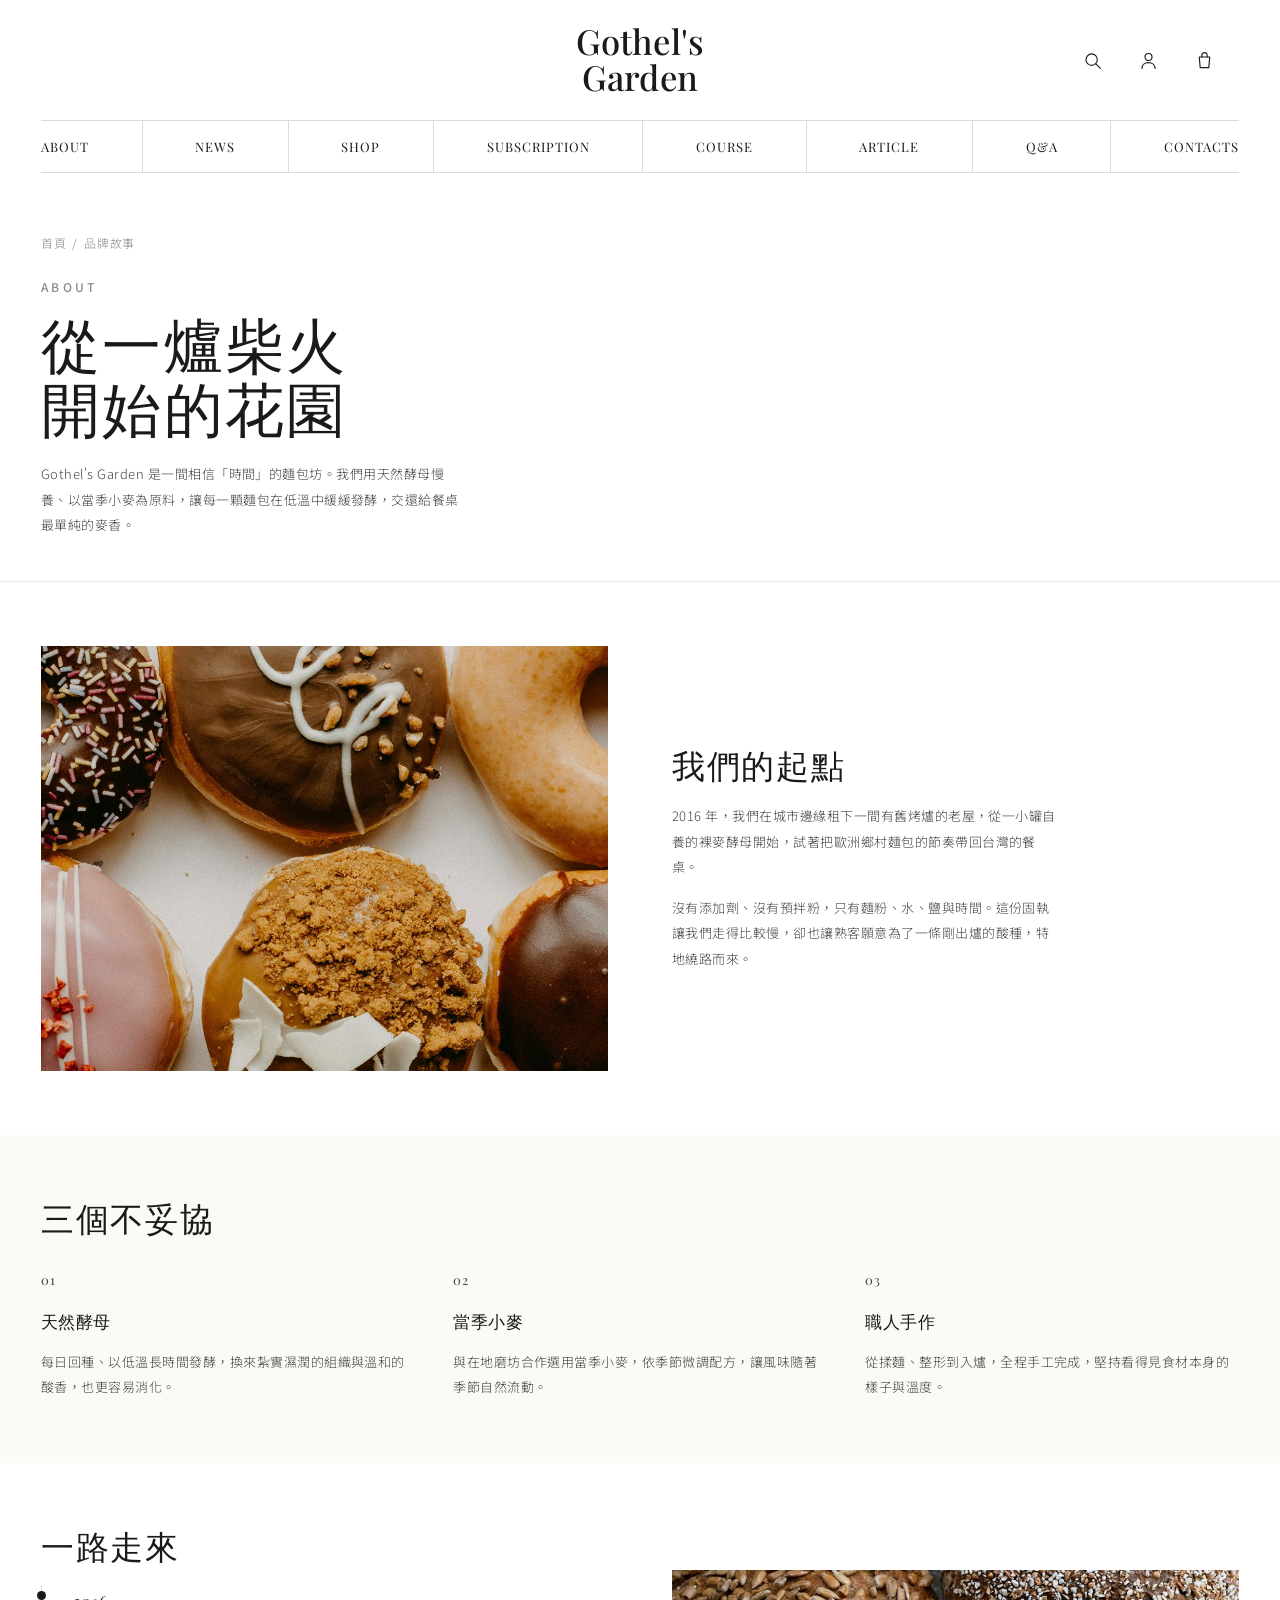
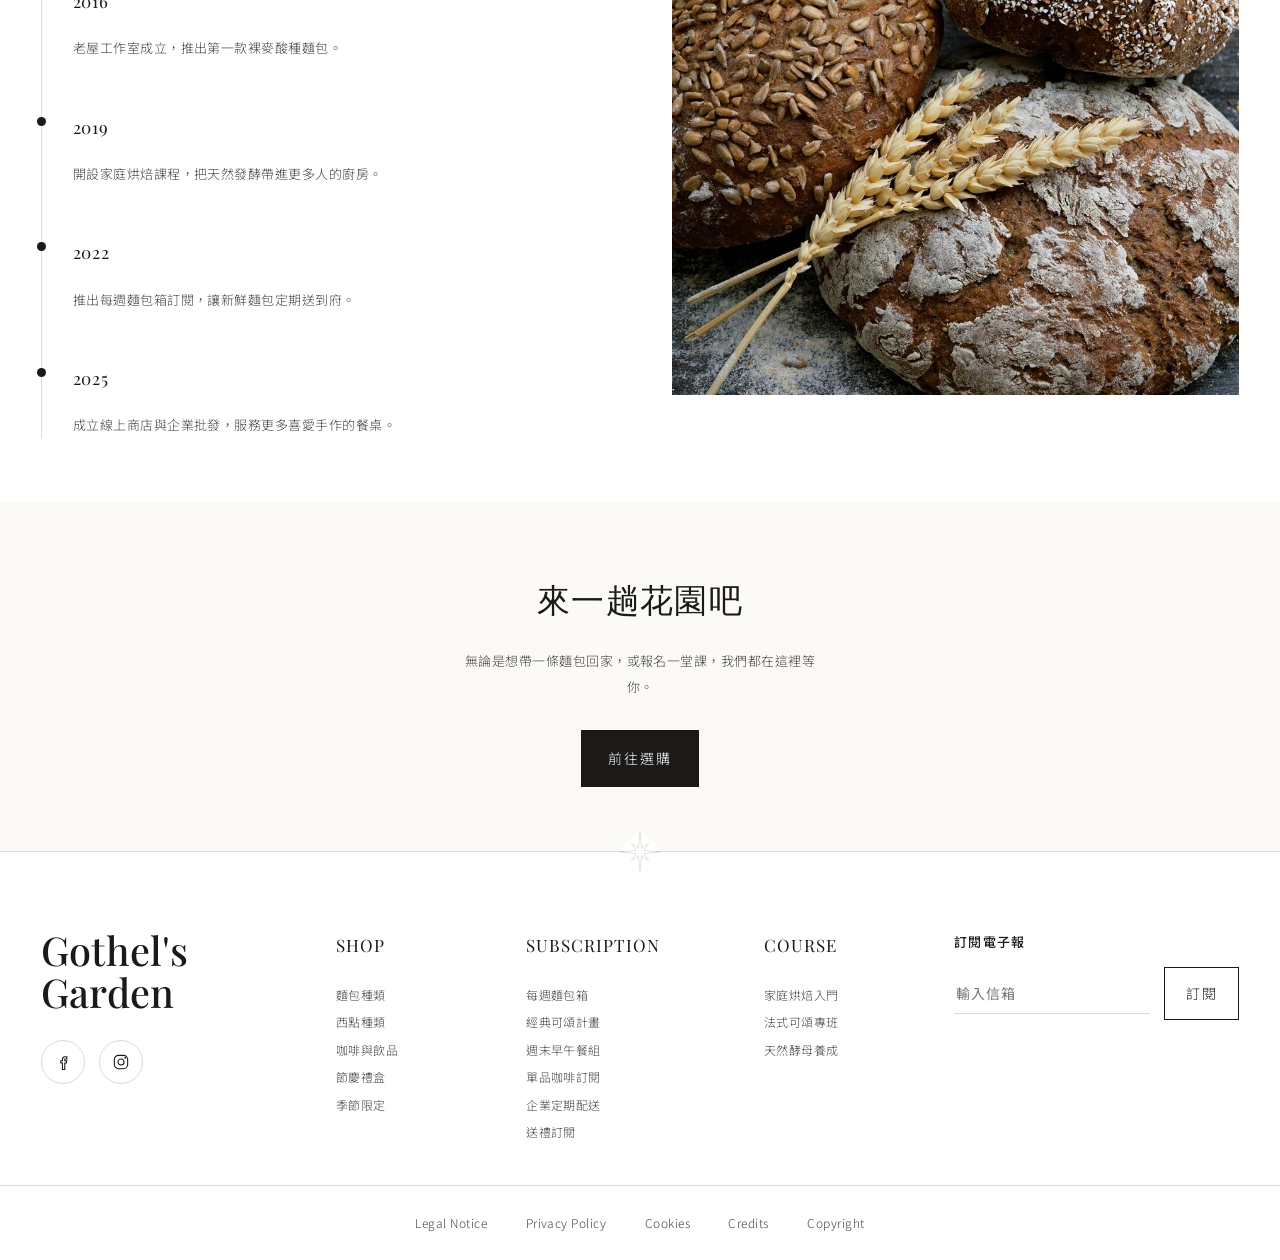
==== about.html @ e1eda795 "feat: 為 header 八個導覽項目建立獨立頁面 新增內容頁（皆沿用共用 header/footer 與設計系統）： - about.html 品牌故事（起點、三支柱、時間軸、CTA） - ne" ====
<!DOCTYPE html>
<html lang="zh-Hant" class="js anim-in">
<head>
<meta charset="utf-8">
<meta name="viewport" content="width=device-width, initial-scale=1">
<title>品牌故事 ABOUT｜Gothel's Garden</title>
<meta name="description" content="Gothel's Garden 的品牌起源與烘焙理念：天然酵母、當季小麥、職人手作。">
<meta name="theme-color" content="#ffffff">
<link rel="preconnect" href="https://fonts.googleapis.com">
<link rel="preconnect" href="https://fonts.gstatic.com" crossorigin>
<link rel="stylesheet"
      href="https://fonts.googleapis.com/css2?family=Playfair+Display:wght@400;500;600&family=Noto+Sans+TC:wght@300;400;500;700&display=swap"
      media="print" onload="this.media='all'">
<noscript><link rel="stylesheet" href="https://fonts.googleapis.com/css2?family=Playfair+Display:wght@400;500;600&family=Noto+Sans+TC:wght@300;400;500;700&display=swap"></noscript>
<link rel="stylesheet" href="assets/css/style.css">
</head>
<body>

<a class="skip-link" href="#main">跳至主要內容</a>

<svg class="svg-defs" aria-hidden="true" focusable="false"><defs>
  <polygon id="star8" points="50,0 54.21,39.84 71.92,28.08 60.16,45.79 100,50 60.16,54.21 71.92,71.92 54.21,60.16 50,100 45.79,60.16 28.08,71.92 39.84,54.21 0,50 39.84,45.79 28.08,28.08 45.79,39.84"/>
  <polygon id="star4" points="50,0 58.49,41.51 100,50 58.49,58.49 50,100 41.51,58.49 0,50 41.51,41.51"/>
</defs></svg>

<header class="site-header" id="siteHeader">
  <div class="header-bar"><div class="shell">
    <button class="nav-toggle" id="navToggle" aria-label="開啟選單" aria-expanded="false" aria-controls="mainNav"><span></span><span></span><span></span></button>
    <a class="brand" href="index.html" aria-label="Gothel's Garden 首頁"><span>Gothel's</span><span>Garden</span></a>
    <div class="header-tools">
      <button class="icon-btn" id="searchToggle" aria-label="搜尋" aria-expanded="false" aria-controls="searchPanel"><svg viewBox="0 0 24 24" aria-hidden="true"><circle cx="11" cy="11" r="6.5"/><line x1="15.8" y1="15.8" x2="21" y2="21"/></svg></button>
      <a class="icon-btn" href="member.html" aria-label="會員中心"><svg viewBox="0 0 24 24" aria-hidden="true"><circle cx="12" cy="8" r="4"/><path d="M4.5 21c0-4.2 3.4-6.6 7.5-6.6s7.5 2.4 7.5 6.6"/></svg></a>
      <a class="icon-btn icon-btn--cart" href="cart.html" aria-label="購物車"><svg viewBox="0 0 24 24" aria-hidden="true"><path d="M6 8h12l-1.1 12.2H7.1z"/><path d="M9 8V6.2A3 3 0 0 1 12 3a3 3 0 0 1 3 3.2V8"/></svg><span class="cart-count" id="cartCount" hidden>0</span></a>
    </div>
  </div></div>
  <div class="search-panel" id="searchPanel" hidden>
    <form class="shell search-form" role="search" onsubmit="return false">
      <input type="search" id="searchInput" placeholder="搜尋麵包、課程或文章…" aria-label="搜尋網站">
      <button type="submit" class="btn-line">搜尋</button>
    </form>
  </div>
  <nav class="main-nav" id="mainNav" aria-label="主要導覽">
    <ul class="shell">
      <li><a href="about.html" aria-current="page">ABOUT</a></li><li class="nav-sep" aria-hidden="true"></li>
      <li><a href="news.html">NEWS</a></li><li class="nav-sep" aria-hidden="true"></li>
      <li><a href="shop.html">SHOP</a></li><li class="nav-sep" aria-hidden="true"></li>
      <li><a href="subscription.html">SUBSCRIPTION</a></li><li class="nav-sep" aria-hidden="true"></li>
      <li><a href="course.html">COURSE</a></li><li class="nav-sep" aria-hidden="true"></li>
      <li><a href="article.html">ARTICLE</a></li><li class="nav-sep" aria-hidden="true"></li>
      <li><a href="qa.html">Q&amp;A</a></li><li class="nav-sep" aria-hidden="true"></li>
      <li><a href="contacts.html">CONTACTS</a></li>
    </ul>
  </nav>
</header>
<div class="header-spacer" aria-hidden="true"></div>

<main id="main">

  <section class="page-head">
    <div class="shell">
      <p class="page-head__crumb"><a href="index.html">首頁</a><span>/</span>品牌故事</p>
      <p class="page-head__kicker">About</p>
      <h1 class="page-head__title">從一爐柴火<br>開始的花園</h1>
      <p class="page-head__lead">Gothel's Garden 是一間相信「時間」的麵包坊。我們用天然酵母慢養、以當季小麥為原料，讓每一顆麵包在低溫中緩緩發酵，交還給餐桌最單純的麥香。</p>
    </div>
  </section>

  <section class="page-section">
    <div class="shell split">
      <div class="split__media"><img src="assets/img/about-main.jpg" alt="工作檯上正在整形的麵團" width="1200" height="900" loading="lazy"></div>
      <div class="split__body">
        <h2 class="page-section__title">我們的起點</h2>
        <div class="prose">
          <p>2016 年，我們在城市邊緣租下一間有舊烤爐的老屋，從一小罐自養的裸麥酵母開始，試著把歐洲鄉村麵包的節奏帶回台灣的餐桌。</p>
          <p>沒有添加劑、沒有預拌粉，只有麵粉、水、鹽與時間。這份固執讓我們走得比較慢，卻也讓熟客願意為了一條剛出爐的酸種，特地繞路而來。</p>
        </div>
      </div>
    </div>
  </section>

  <section class="page-section page-section--warm">
    <div class="shell">
      <h2 class="page-section__title">三個不妥協</h2>
      <div class="pillars">
        <div class="pillar reveal">
          <p class="pillar__no">01</p>
          <h3 class="pillar__title">天然酵母</h3>
          <p>每日回種、以低溫長時間發酵，換來紮實濕潤的組織與溫和的酸香，也更容易消化。</p>
        </div>
        <div class="pillar reveal">
          <p class="pillar__no">02</p>
          <h3 class="pillar__title">當季小麥</h3>
          <p>與在地磨坊合作選用當季小麥，依季節微調配方，讓風味隨著季節自然流動。</p>
        </div>
        <div class="pillar reveal">
          <p class="pillar__no">03</p>
          <h3 class="pillar__title">職人手作</h3>
          <p>從揉麵、整形到入爐，全程手工完成，堅持看得見食材本身的樣子與溫度。</p>
        </div>
      </div>
    </div>
  </section>

  <section class="page-section">
    <div class="shell split split--flip">
      <div class="split__media"><img src="assets/img/p-10.jpg" alt="裸麥雜糧麵包與麥穗" width="1200" height="900" loading="lazy"></div>
      <div class="split__body">
        <h2 class="page-section__title">一路走來</h2>
        <ol class="timeline">
          <li><p class="timeline__year">2016</p><p class="timeline__text">老屋工作室成立，推出第一款裸麥酸種麵包。</p></li>
          <li><p class="timeline__year">2019</p><p class="timeline__text">開設家庭烘焙課程，把天然發酵帶進更多人的廚房。</p></li>
          <li><p class="timeline__year">2022</p><p class="timeline__text">推出每週麵包箱訂閱，讓新鮮麵包定期送到府。</p></li>
          <li><p class="timeline__year">2025</p><p class="timeline__text">成立線上商店與企業批發，服務更多喜愛手作的餐桌。</p></li>
        </ol>
      </div>
    </div>
  </section>

  <section class="cta-band">
    <div class="shell">
      <h2>來一趟花園吧</h2>
      <p>無論是想帶一條麵包回家，或報名一堂課，我們都在這裡等你。</p>
      <a class="btn btn--primary" href="shop.html">前往選購</a>
    </div>
  </section>

</main>

<footer class="site-footer">
  <div class="divider divider--footer" aria-hidden="true"><svg class="star star--divider" viewBox="0 0 100 100"><use href="#star8"/></svg></div>
  <div class="shell footer__grid">
    <div class="footer__brand">
      <p class="brand brand--footer"><span>Gothel's</span><span>Garden</span></p>
      <div class="socials">
        <a href="#" aria-label="Facebook"><svg viewBox="0 0 24 24" aria-hidden="true"><path d="M14.6 8.4h2V5.6h-2c-2 0-3.3 1.3-3.3 3.3v1.5H9.4v2.8h1.9V21h2.8v-7.8h2l.4-2.8h-2.4V9.2c0-.5.2-.8.5-.8z"/></svg></a>
        <a href="#" aria-label="Instagram"><svg viewBox="0 0 24 24" aria-hidden="true"><rect x="4" y="4" width="16" height="16" rx="5"/><circle cx="12" cy="12" r="3.6"/><circle cx="17.1" cy="6.9" r="1.1" fill="currentColor" stroke="none"/></svg></a>
      </div>
    </div>
    <nav class="footer__col"><h3>SHOP</h3><ul>
      <li><a href="shop.html">麵包種類</a></li><li><a href="shop.html">西點種類</a></li>
      <li><a href="shop.html">咖啡與飲品</a></li><li><a href="shop.html">節慶禮盒</a></li><li><a href="shop.html">季節限定</a></li>
    </ul></nav>
    <nav class="footer__col"><h3>SUBSCRIPTION</h3><ul>
      <li><a href="subscription.html">每週麵包箱</a></li><li><a href="subscription.html">經典可頌計畫</a></li>
      <li><a href="subscription.html">週末早午餐組</a></li><li><a href="subscription.html">單品咖啡訂閱</a></li>
      <li><a href="subscription.html">企業定期配送</a></li><li><a href="subscription.html">送禮訂閱</a></li>
    </ul></nav>
    <nav class="footer__col"><h3>COURSE</h3><ul>
      <li><a href="course.html">家庭烘焙入門</a></li><li><a href="course.html">法式可頌專班</a></li><li><a href="course.html">天然酵母養成</a></li>
    </ul></nav>
    <div class="footer__news">
      <h3>訂閱電子報</h3>
      <form class="news-form" id="newsForm" novalidate>
        <label class="sr-only" for="newsEmail">電子信箱</label>
        <input type="email" id="newsEmail" name="email" placeholder="輸入信箱" autocomplete="email" required>
        <button type="submit" class="btn-line">訂閱</button>
      </form>
      <p class="news-msg" id="newsMsg" role="status" aria-live="polite"></p>
    </div>
  </div>
  <div class="footer__bottom"><ul class="shell">
    <li><a href="#">Legal Notice</a></li><li><a href="#">Privacy Policy</a></li><li><a href="#">Cookies</a></li><li><a href="#">Credits</a></li><li><a href="#">Copyright</a></li>
  </ul></div>
</footer>

<div class="toast" id="toast" role="status" aria-live="polite"></div>

<script src="assets/js/store.js"></script>
<script src="assets/js/site.js"></script>
</body>
</html>
---- assets/css/style.css ----
@charset "utf-8";
/* =========================================================
   Gothel's Garden — 首頁樣式
   設計稿基準寬度 1920px，版心 120–1800（1680px）
   ========================================================= */

/* ---------- 設計變數 ---------- */
:root{
  --ink:        #1b1a18;   /* 主文字 */
  --ink-soft:   #46443f;   /* 次文字 */
  --muted:      #8d8a84;   /* 輔助文字 */
  --line:       #dedbd5;   /* 分隔線 */
  --line-soft:  #edeae4;   /* 極淡裝飾線 */
  --paper:      #ffffff;
  --paper-warm: #fbfaf7;
  --placeholder:#f2f2f4;

  /* ---- 水平基準 ----
     全站只有一組左右基準：版心 1680px。
     頁首框線、首屏裝飾線、圖片邊界一律對齊版心邊緣，且左右對稱。 */
  --shell-max:  1680px;
  --shell-pad:  clamp(20px, 3.2vw, 60px);
  --indent:     5.714%;    /* 96/1680，標題與內文自版心邊緣的內縮 */

  /* ---- 頁首高度（1920 時 180 + 80 = 260）---- */
  --header-bar-h:       clamp(72px, 9.375vw, 180px);
  --header-bar-h-stuck: clamp(60px, 4.17vw, 80px);
  --nav-h:              clamp(52px, 4.17vw, 80px);

  /* ---- 字級級距 ----
     以 1920 為基準的模組化級距，各級之間維持固定比例，
     避免先前 .73/.78/.83/.833vw 這種彼此差一點點的零散值。 */
  --fs-xs:    clamp(11px, .68vw, 13px);   /* 已售出、頁尾底部 */
  --fs-sm:    clamp(12px, .73vw, 14px);   /* 頁尾連結 */
  --fs-body:  clamp(13px, .83vw, 16px);   /* 內文、商品名稱 */
  --fs-nav:   clamp(13px, .89vw, 17px);   /* 主導覽 */
  --fs-h3:    clamp(17px, 1.25vw, 24px);  /* 頁尾欄標題 */
  --fs-link:  clamp(14px, .99vw, 19px);   /* About / See more */
  --fs-h2:    clamp(28px, 2.6vw, 50px);   /* 區塊標題 */
  --fs-brand: clamp(24px, 2.7vw, 52px);   /* 品牌字 */
  /* 首屏大標：字尾需壓在拱形照上方，故維持設計稿的 7.5vw／144px。
     字級調小會讓字尾縮回照片左緣之外，疊壓效果消失。 */
  --fs-hero:  clamp(46px, 7.5vw, 144px);

  /* ---- 行高 ----
     中文內文統一 1.95，先前首屏 1.69、品牌故事 2.4 的落差過大。 */
  --lh-body:    1.95;
  --lh-tight:   1.7;
  --lh-display: 1.28;

  /* ---- 垂直節奏 ----
     區塊之間只用這兩個間距，避免先前 187/96/140/90 各自為政 */
  --sp-block: clamp(56px, 6vw, 115px);   /* 主要區塊之間 */
  --sp-head:  clamp(24px, 2.6vw, 50px);  /* 標題到內容 */

  --ff-display: "Playfair Display", "Noto Serif TC", Georgia, serif;
  --ff-body:    "Noto Sans TC", system-ui, -apple-system, "Segoe UI", sans-serif;

  --ease: cubic-bezier(.22,.61,.36,1);

  /* ---- 動畫參數（集中管理）----
     所有進場、揭露與微互動一律引用這組變數，避免各處速度不一致。 */
  --ease-soft:     cubic-bezier(.22, 1, .36, 1);  /* 柔和收尾，用於揭露與進場 */
  --dur-micro:     .3s;     /* 微互動 200–400ms */
  --dur-reveal:    .72s;    /* 一般揭露 600–800ms */
  --dur-hero:      1.05s;   /* 主視覺 900–1200ms */
  --dur-line:      .9s;     /* 分隔線展開 */
  --stagger-card:  80ms;    /* 商品同排間隔 */
  --stagger-copy:  120ms;   /* 圖文間隔 */
  --reveal-shift:  22px;    /* 一般揭露位移 */
  --reveal-delay:  0ms;     /* 由 JS 逐一覆寫，達成 stagger */
}

/* ---------- 基礎 ---------- */
*,*::before,*::after{ box-sizing:border-box; }

html{ -webkit-text-size-adjust:100%; scroll-behavior:smooth; }
@media (prefers-reduced-motion: reduce){ html{ scroll-behavior:auto; } }

body{
  margin:0;
  background:var(--paper);
  color:var(--ink);
  font-family:var(--ff-body);
  font-weight:300;
  font-size:var(--fs-sm);
  line-height:var(--lh-body);
  letter-spacing:.04em;
  overflow-x:hidden;
}

img{ display:block; max-width:100%; height:auto; }
a{ color:inherit; text-decoration:none; }
/* hidden 屬性須勝過作者的 display 宣告（例如 .cart-layout{display:grid}
   會蓋掉 UA 的 [hidden]{display:none}，導致該隱藏的區塊仍顯示） */
[hidden]{ display:none !important; }
ul{ margin:0; padding:0; list-style:none; }
button{ font:inherit; color:inherit; background:none; border:0; cursor:pointer; }

:focus-visible{ outline:2px solid var(--ink); outline-offset:3px; }

.sr-only{
  position:absolute; width:1px; height:1px; padding:0; margin:-1px;
  overflow:hidden; clip:rect(0 0 0 0); white-space:nowrap; border:0;
}
.skip-link{
  position:absolute; left:50%; top:-60px; transform:translateX(-50%);
  z-index:999; background:var(--ink); color:#fff; padding:10px 20px;
  transition:top .2s;
}
.skip-link:focus{ top:8px; }

/* 版心：內容寬度固定 1680，左右留白另計，
   故 max-width 需含 padding，1920 時內容恰為 120–1800 */
/* 錨點跳轉時預留固定頁首的高度，避免標題被蓋住 */
section[id], footer[id], main[id]{
  scroll-margin-top:calc(var(--header-bar-h-stuck) + var(--nav-h) + 16px);
}

.shell{
  width:100%;
  max-width:calc(var(--shell-max) + var(--shell-pad) * 2);
  margin-inline:auto;
  padding-inline:var(--shell-pad);
}

/* =========================================================
   頁首
   ========================================================= */
/* 頁首採 fixed 而非 sticky：
   吸頂時高度會縮小 108–144px，若留在文件流中，這個位移遠大於 40px 的觸發門檻，
   瀏覽器的捲動錨定(scroll anchoring)會反覆補償捲動位置而來回跨越門檻，造成頂端抖動。
   改為 fixed + .header-spacer 佔位後，高度變化完全不影響文件流。 */
.site-header{
  position:fixed; top:0; left:0; right:0; z-index:100;
  background:var(--paper);
  transition:box-shadow .35s var(--ease);
}
.site-header.is-stuck{ box-shadow:0 1px 0 var(--line), 0 10px 30px -22px rgba(0,0,0,.35); }

/* 佔位元素：維持內容原本的起始位置（1920 時為 341px） */
.header-spacer{ height:calc(var(--header-bar-h) + var(--nav-h)); }

/* 設計稿：logo 佔 y 56–190，導覽列上緣在 y=244 */
.header-bar > .shell{
  display:flex; align-items:center; justify-content:space-between;
  min-height:var(--header-bar-h);
  transition:min-height .35s var(--ease);
}
.site-header.is-stuck .header-bar > .shell{ min-height:var(--header-bar-h-stuck); }

/* 品牌字 */
.brand{
  position:absolute; left:50%; transform:translateX(-50%);
  display:flex; flex-direction:column; align-items:center;
  font-family:var(--ff-display);
  font-weight:500;
  font-size:var(--fs-brand);
  line-height:1.04;
  letter-spacing:.005em;
  white-space:nowrap;
  transition:font-size .35s var(--ease);
}
.site-header.is-stuck .brand{ font-size:clamp(20px, 1.77vw, 34px); }
.brand > span{ display:block; }

/* 右側工具列 */
.header-tools{
  margin-left:auto;
  display:flex; align-items:center;
  gap:clamp(14px, 1.7vw, 32px);
}
.icon-btn{
  position:relative;
  display:inline-flex; align-items:center; justify-content:center;
  width:34px; height:34px;
  transition:opacity .25s;
}
.icon-btn:hover{ opacity:.55; }
.icon-btn svg{
  width:21px; height:21px;
  fill:none; stroke:currentColor; stroke-width:1.3;
  stroke-linecap:round; stroke-linejoin:round;
}
.icon-btn--cart{ margin-right:18px; }
.cart-count{
  position:absolute; left:calc(100% - 2px); bottom:3px;
  font-size:13px; line-height:1; letter-spacing:.02em;
}

/* 漢堡鈕（手機） */
.nav-toggle{
  display:none;
  width:34px; height:34px;
  flex-direction:column; justify-content:center; gap:5px;
}
.nav-toggle span{
  display:block; height:1px; background:var(--ink);
  transition:transform .3s var(--ease), opacity .2s;
}
.nav-toggle[aria-expanded="true"] span:nth-child(1){ transform:translateY(6px) rotate(45deg); }
.nav-toggle[aria-expanded="true"] span:nth-child(2){ opacity:0; }
.nav-toggle[aria-expanded="true"] span:nth-child(3){ transform:translateY(-6px) rotate(-45deg); }

/* 搜尋面板 */
.search-panel{ border-top:1px solid var(--line); overflow:hidden; }
.search-form{
  display:flex; align-items:center; gap:20px;
  padding-block:22px;
}
.search-form input{
  flex:1;
  border:0; border-bottom:1px solid var(--line);
  background:none; padding:10px 2px;
  font-family:var(--ff-body); font-size:15px; letter-spacing:.06em;
}
.search-form input:focus{ outline:none; border-bottom-color:var(--ink); }

/* 主導覽：上下框線對齊版心邊緣（與首屏的裝飾直線同一條基準） */
.main-nav{ position:relative; }
.main-nav::before,
.main-nav::after{
  content:"";
  position:absolute;
  left:calc(50% - min(50% - var(--shell-pad), var(--shell-max) / 2));
  right:calc(50% - min(50% - var(--shell-pad), var(--shell-max) / 2));
  height:1px; background:var(--line);
}
.main-nav::before{ top:0; }
.main-nav::after{ bottom:0; }
.main-nav > ul{
  display:flex; align-items:center; justify-content:space-between;
  min-height:var(--nav-h);                /* 設計稿 nav 佔 y 244–341 */
}
.main-nav a{
  position:relative;
  display:block;
  font-family:var(--ff-display);
  font-size:var(--fs-nav);
  font-weight:400;
  letter-spacing:.14em;
  white-space:nowrap;
  padding-block:6px;
}
.main-nav a::after{
  content:""; position:absolute; left:0; right:0; bottom:0;
  height:1px; background:currentColor;
  transform:scaleX(0); transform-origin:right;
  transition:transform .2s var(--ease-soft);   /* 底線由左至右展開，約 200ms */
}
.main-nav a:hover::after{ transform:scaleX(1); transform-origin:left; }

/* 項目之間的細直線：以獨立 flex item 參與 space-between，
   自然落在兩個項目的正中間（設計稿的間距亦為等分） */
.nav-sep{
  flex:none;
  width:1px;
  align-self:stretch;
  background:var(--line);
}

/* =========================================================
   首屏
   ========================================================= */
.hero{ position:relative; padding-bottom:clamp(16px, 1.6vw, 30px); }

/* 舞台為滿版，維持固定長寬比以便內部元素用百分比定位 */
.hero__stage{
  position:relative;
  width:100%;
  aspect-ratio: 1920 / 1000;
}

/* 內容欄：所有首屏元素的共同基準。
   寬度＝版心，因此框線、圖片、文字在任何視窗寬度下都對齊同一組左右邊界。
   先前各元素以「視窗寬的百分比」定位，版心比例會隨寬度改變而錯開。 */
.hero__inner{
  position:absolute;
  top:0; bottom:0; left:50%;
  transform:translateX(-50%);
  width:min(100% - var(--shell-pad) * 2, var(--shell-max));
}

/* 細框線：左右對稱貼齊版心邊緣 */
.rule{ position:absolute; background:var(--line-soft); }
.rule--v{  left:0;  top:0; height:80%; width:1px; }
.rule--v2{ right:0; top:0; height:53%; width:1px; }
.rule--mid{ right:0; top:20%; width:62%; height:1px; }

/* 星形格紋 */
.lattice{
  position:absolute;
  height:auto;
  pointer-events:none;
  user-select:none;
}
.lattice--lg{ right:0; top:22%; width:34%; }   /* 右上，右緣切齊版心 */
.lattice--sm{ left:0;  top:86%; width:34%; }   /* 左下，左緣切齊版心 */

/* 大標題 */
.hero__title{
  position:absolute;
  left:var(--indent); top:7%;
  margin:0;
  font-family:var(--ff-display);
  font-weight:400;
  font-size:var(--fs-hero);
  line-height:var(--lh-display);
  letter-spacing:.045em;
  z-index:3;
  pointer-events:none;
}
.hero__title span{ display:block; }

/* 拱形主視覺（圖檔本身已帶遮罩） */
.hero__shape{
  position:absolute;
  margin:0;
  left:32.1%;
  top:8%;
  width:34.3%;
  z-index:1;
}

/* 小麥圖（圖檔本身已帶右下圓角）：右緣切齊版心，左緣壓在拱形照上方 */
.hero__wheat{
  position:absolute;
  margin:0;
  right:0;
  top:50%;
  width:40%;
  z-index:2;
}

.hero__shape img,
.hero__wheat img{ width:100%; height:auto; }

/* 首屏文案：與大標題共用同一條內縮基準 */
.hero__copy{
  position:absolute;
  left:var(--indent); top:50%;
  width:24%;
  z-index:3;
  font-size:var(--fs-body);
  line-height:var(--lh-body);
  color:var(--ink-soft);
  text-align:justify;
}
/* 注意：選擇器需與 .hero__copy p 同權重以上，否則段距會被蓋掉 */
.hero__copy p{ margin:0; }
.hero__copy .hero__lead{
  margin-bottom:1em;
  color:var(--ink);
  font-weight:500;
}
.hero__copy .hero__sign{
  margin-top:1.5em;
  color:var(--muted);
}

/* 首屏下方導言：右緣切齊版心 */
.hero__lede{
  width:min(100%, 56%);
  margin:0 0 0 auto;
  font-size:var(--fs-body);
  line-height:var(--lh-body);
  color:var(--ink-soft);
}

/* =========================================================
   裝飾星芒
   ========================================================= */
.svg-defs{ position:absolute; width:0; height:0; overflow:hidden; }

/* 八角星：描邊樣式，用於分隔線、首屏與品牌故事側欄 */
.star{
  display:block;
  width:1em; height:1em;
  font-size:52px;
  fill:none;
  stroke:#b8b4ab;
  /* 描邊不隨 viewBox 縮放，任何尺寸都維持 1px 銳利線條 */
  stroke-width:1;
  vector-effect:non-scaling-stroke;
  overflow:visible;
}
/* 落在右側直線與中段橫線的交點。兩條線連續穿過星形，故不加白底遮罩 */
.star--hero{
  position:absolute;
  right:0;
  top:20%;
  transform:translate(50%, -50%);
  font-size:clamp(28px, 2.4vw, 46px);
  z-index:3;
}

/* 四角星：區塊標題旁的小點綴，實心淺灰 */
.star--inline{
  display:inline-block;
  font-size:.42em;
  margin-left:.34em;
  vertical-align:.26em;
  fill:#c4c0b8;
  stroke:none;
}

/* =========================================================
   品牌故事
   ========================================================= */
.about{ position:relative; padding-block:var(--sp-block) 0; }

/* 設計稿：圖 x120–1042（922）｜間距 48｜文字欄 x1090–1800（710） */
.about__grid{
  display:grid;
  grid-template-columns: minmax(0, 922fr) minmax(0, 710fr);
  column-gap:2.86%;
  align-items:start;
}
.about__media{ margin:0; overflow:hidden; }
.about__media img{
  width:100%; height:auto;
  aspect-ratio: 922 / 613;
  object-fit:cover;
  transition:transform 1.2s var(--ease);
}
.about__media:hover img{ transform:scale(1.04); }

.about__copy{
  padding-top:clamp(20px, 7.5vw, 144px);
  padding-right:clamp(0px, 4.5vw, 86px);   /* 讓出右側星芒直列 */
  font-size:var(--fs-body);
  line-height:var(--lh-body);
  color:var(--ink-soft);
  text-align:justify;
}
.about__copy p{ margin:0 0 1.5em; }
.about__copy .link-curve{ display:block; width:max-content; margin-left:auto; }

/* 右側星芒直列 */
.about__stars{
  position:absolute;
  right:clamp(14px, 3.6vw, 66px);
  top:38%;
  display:flex; flex-direction:column; gap:clamp(26px, 3vw, 58px);
}
.about__stars .star{ font-size:clamp(28px, 2.7vw, 51px); }

/* 帶曲線的連結（About / See more） */
.link-curve{
  --curve-w: 200px;
  position:relative;
  display:inline-block;
  margin-top:10px;
  padding-bottom:16px;
  padding-right:64px;
  font-family:var(--ff-display);
  font-size:var(--fs-link);
  letter-spacing:.06em;
}
.link-curve::before{
  content:"";
  position:absolute; left:0; right:0; bottom:0;
  height:1px; background:var(--ink);
  transform-origin:left;
  transition:transform .5s var(--ease);
}
/* 尾端的細曲線：左端點往上翹，右端點黏在底線的最右緣。
   兩個關鍵：
   1) 半徑用橢圓值（寬 x 高），與方框等大。若寫單一 58px，因超過高度 44 會被
      等比縮到 44，弧線下端會停在距右緣 14px 處而接不到線尾。
   2) 左、下邊框同色同寬。圓角跨在兩條邊框之間，若其中一條為 0 寬或透明，
      弧線會往該端漸細淡出；同寬才能維持 1px 均勻並確實接上線。
      橫向半徑已佔滿整個寬度，故下邊框只會畫出這段弧、不會多出直線。 */
.link-curve::after{
  content:"";
  position:absolute; right:0; bottom:0;
  width:58px; height:44px;
  border-left:1px solid var(--ink);
  border-bottom:1px solid var(--ink);
  border-bottom-left-radius:58px 44px;
  transition:transform .5s var(--ease);
}
/* Hover：細線微延伸、箭頭向右移約 4px */
.link-curve:hover::before{ transform:scaleX(1.04); }
.link-curve:hover::after{ transform:translateX(4px); }

.link-curve--sm{ font-size:var(--fs-nav); padding-right:54px; }
.link-curve--sm::after{ width:48px; height:36px; border-bottom-left-radius:48px 36px; }

/* =========================================================
   分隔線
   ========================================================= */
.divider{
  position:relative;
  margin-block:var(--sp-block);
  height:1px;
  background:var(--line);
}
.divider .star--divider{
  position:absolute; left:50%; top:50%;
  transform:translate(-50%,-50%);
  font-size:clamp(36px, 3vw, 56px);
  /* 以白底蓋住星形中央的分隔線 */
  background:radial-gradient(closest-side, var(--paper) 72%, transparent 100%);
}
/* 上方的 .section 已提供 padding-bottom，此處不再疊加，
   否則頁尾前的留白會是其他分隔線的兩倍 */
.divider--footer{ margin-block:0 var(--sp-block); }

/* =========================================================
   商品／訂閱區塊
   ========================================================= */
.section{ padding-block:0 var(--sp-block); }

.section__head{
  display:flex; align-items:flex-end; justify-content:space-between;
  gap:24px;
  margin-bottom:var(--sp-head);
}
.section__title{
  margin:0;
  display:flex; align-items:center;
  font-family:var(--ff-display);
  font-weight:400;
  font-size:var(--fs-h2);
  letter-spacing:.06em;
  line-height:1.1;
}
.section__head .link-curve{ margin-top:0; flex:none; }

.card-grid{
  display:grid;
  grid-template-columns:repeat(3, minmax(0,1fr));
  column-gap:clamp(20px, 6.35vw, 122px);
  row-gap:clamp(34px, 4.6vw, 88px);
}

.card{ position:relative; }
.card__media{
  position:relative;
  display:block;
  margin:0 0 clamp(14px, 1.1vw, 22px);
  aspect-ratio:1;
  background:var(--placeholder);
  overflow:hidden;
}
.card__media img{
  width:100%; height:100%;
  object-fit:cover;
  transition:transform 1.1s var(--ease), opacity .6s;
}
.card:hover .card__media img{ transform:scale(1.05); }

/* 滑過時出現的「加入購物車」 */
.card__add{
  position:absolute; left:0; right:0; bottom:0;
  padding:14px 0;
  background:rgba(27,26,24,.86);
  color:#fff;
  font-size:13px; letter-spacing:.18em;
  text-align:center;
  transform:translateY(100%);
  transition:transform .45s var(--ease);
}
.card:hover .card__add,
.card__add:focus-visible{ transform:translateY(0); }

.card__row{
  display:flex; align-items:flex-start; justify-content:space-between;
  gap:14px;
}
.card__name{
  margin:0;
  font-family:var(--ff-body);
  font-weight:500;
  font-size:var(--fs-body);
  letter-spacing:.06em;
  line-height:1.6;
  color:var(--ink);
}
.card__price{
  margin:.35em 0 0;
  font-size:var(--fs-body);
  letter-spacing:.06em;
  color:var(--ink);
}
.card__price span{ margin-right:.35em; }

.card__sold{
  display:block;
  margin-top:clamp(6px, .6vw, 12px);
  text-align:right;
  font-size:var(--fs-xs);
  color:var(--muted);
}

/* 收藏愛心 */
.card__fav{
  flex:none;
  width:32px; height:32px;
  display:inline-flex; align-items:center; justify-content:center;
  transition:transform .25s var(--ease);
}
.card__fav svg{
  width:21px; height:21px;
  fill:none; stroke:var(--ink); stroke-width:1.3;
  stroke-linecap:round; stroke-linejoin:round;
  transition:fill .3s, stroke .3s;
}
.card__fav:hover{ transform:scale(1.12); }
.card__fav[aria-pressed="true"] svg{ fill:#b4443c; stroke:#b4443c; }

/* =========================================================
   頁尾
   ========================================================= */
.site-footer{ padding-bottom:0; }

.footer__grid{
  display:grid;
  grid-template-columns: 1.35fr .8fr 1.05fr .8fr 1.5fr;
  gap:clamp(26px, 3vw, 56px);
  padding-bottom:clamp(40px, 3.2vw, 62px);
}

.brand--footer{
  margin:0 0 clamp(20px, 2.2vw, 40px);
  font-size:clamp(28px, 3.1vw, 60px);   /* 較頁首品牌字（52px）大一階 */
  line-height:1.05;
  position:static; transform:none;
  align-items:flex-start;
}

.socials{ display:flex; gap:14px; }
.socials a{
  width:44px; height:44px; border-radius:50%;
  border:1px solid var(--line);
  display:inline-flex; align-items:center; justify-content:center;
  transition:background .3s, color .3s, border-color .3s;
}
.socials svg{
  width:20px; height:20px;
  fill:none; stroke:currentColor; stroke-width:1.3;
}
.socials a:hover{ background:var(--ink); color:#fff; border-color:var(--ink); }

.footer__col h3,
.footer__news h3{
  margin:0 0 clamp(16px, 1.6vw, 30px);
  font-family:var(--ff-display);
  font-weight:400;
  font-size:var(--fs-h3);
  letter-spacing:.06em;
}
.footer__news h3{
  font-family:var(--ff-body);
  font-weight:500;
  font-size:var(--fs-body);
  letter-spacing:.1em;
  margin-bottom:clamp(10px, 1vw, 18px);
}

.footer__col li + li{ margin-top:.35em; }
.footer__col a{
  font-size:var(--fs-sm);
  color:var(--ink-soft);
  transition:opacity .25s;
}
.footer__col a:hover{ opacity:.55; }

.news-form{ display:flex; align-items:center; gap:clamp(12px, 1.1vw, 22px); }
.news-form input{
  flex:1; min-width:0;
  border:0; border-bottom:1px solid var(--line);
  background:none;
  padding:10px 2px;
  font-family:var(--ff-body); font-size:14px; letter-spacing:.06em;
}
.news-form input:focus{ outline:none; border-bottom-color:var(--ink); }
.news-form input.is-error{ border-bottom-color:#b4443c; }

.btn-line{
  flex:none;
  border:1px solid var(--ink);
  padding:12px clamp(20px, 1.6vw, 32px);
  font-size:14px; letter-spacing:.14em;
  transition:background .3s, color .3s;
}
.btn-line:hover{ background:var(--ink); color:#fff; }

.news-msg{
  margin:12px 0 0;
  min-height:1.6em;
  font-size:13px;
  color:var(--muted);
}
.news-msg.is-error{ color:#b4443c; }

.footer__bottom{ border-top:1px solid var(--line); }
.footer__bottom ul{
  display:flex; flex-wrap:wrap; justify-content:center;
  gap:clamp(20px, 3vw, 58px);
  padding-block:clamp(22px, 2vw, 38px);
}
.footer__bottom a{
  font-size:var(--fs-sm);
  color:var(--ink-soft);
  transition:opacity .25s;
}
.footer__bottom a:hover{ opacity:.55; }

/* =========================================================
   進場動畫（一般揭露的實作集中在檔案末端的「動畫」區塊，
   以動畫參數變數統一控速；此處僅保留減少動態的全域關閉） */
@media (prefers-reduced-motion: reduce){
  .reveal{ opacity:1; transform:none; transition:none; }
  /* html.force-intro 例外：使用者以 ?replay 明確要求時，開場動畫仍需能播；
     此 class 在開場結束後即移除，之後照常關閉動態。 */
  html:not(.force-intro) *{ animation-duration:.01ms !important; transition-duration:.01ms !important; }
}

/* 小提示 */
/* 未顯示時以 opacity + visibility 收起：
   只靠 translateY(%) 會隨字數變動，短訊息時藏不乾淨 */
.toast{
  position:fixed; left:50%; bottom:32px;
  transform:translate(-50%, 20px);
  opacity:0; visibility:hidden;
  background:var(--ink); color:#fff;
  padding:14px 26px;
  font-size:14px; letter-spacing:.08em;
  z-index:200;
  transition:transform .45s var(--ease), opacity .35s var(--ease), visibility 0s linear .45s;
}
.toast.is-on{
  transform:translate(-50%, 0);
  opacity:1; visibility:visible;
  transition:transform .45s var(--ease), opacity .35s var(--ease), visibility 0s;
}

/* =========================================================
   響應式
   ========================================================= */

/* --- 中型螢幕：導覽列縮小 --- */
@media (max-width:1280px){
  .main-nav > ul > li:not(:last-child)::after{ display:none; }
  .main-nav a{ letter-spacing:.08em; }
}

/* --- 平板 --- */
@media (max-width:1024px){
  body{ font-size:14px; }

  .nav-toggle{ display:flex; }

  .brand{ position:static; transform:none; }
  .header-bar > .shell{ justify-content:space-between; }
  .header-tools{ margin-left:0; }

  /* 此斷點下導覽列收合進漢堡選單，頁首只剩上半部，佔位高度需同步縮短 */
  .header-spacer{ height:var(--header-bar-h); }
  section[id], footer[id], main[id]{
    scroll-margin-top:calc(var(--header-bar-h-stuck) + 16px);
  }

  /* 行動選單以 max-height 展開。
     原本用 grid 0fr→1fr：此處軌道只會解析到 ul 的 padding 高度（26px），
     選單項目全被 ul 的 overflow:hidden 裁掉，八個項目皆無法點擊。 */
  .main-nav{
    display:block;
    max-height:0;
    overflow:hidden;
    transition:max-height .4s var(--ease);
    border-top:0; border-bottom:0;
  }
  .main-nav::before,
  .main-nav::after{ display:none; }
  .main-nav.is-open{
    max-height:min(72vh, 620px);
    overflow-y:auto;                 /* 選單高過視窗時可自行捲動 */
    border-top:1px solid var(--line);
    border-bottom:1px solid var(--line);
  }
  .main-nav > ul{
    min-height:0; overflow:visible;
    flex-direction:column; align-items:stretch;
    justify-content:flex-start;
  }
  .main-nav > ul > li{ flex:none; }  /* 直向排列時避免被壓縮 */
  .nav-sep{ display:none; }          /* 直向選單不需要垂直分隔線 */
  .main-nav.is-open > ul{ padding-block:8px 18px; }
  .main-nav a{ padding-block:14px; font-size:16px; }

  /* 首屏改為流式堆疊 */
  .hero__stage{ aspect-ratio:auto; display:block; padding-top:clamp(20px,4vw,40px); }
  .hero__inner{ position:static; transform:none; width:auto; }
  .hero__inner > .rule,
  .hero__inner > .lattice,
  .star--hero{ display:none; }

  .hero__title{
    position:static;
    font-size:clamp(46px, 11.5vw, 104px);
    line-height:1.18;
    margin-bottom:.3em;
    padding-inline:var(--shell-pad);
  }
  .hero__shape{
    position:static;
    width:min(64%, 430px);
    margin:0 auto clamp(20px,4vw,40px);
  }
  .hero__wheat{
    position:static;
    width:min(86%, 620px);
    margin:0 0 clamp(20px,4vw,36px) auto;
  }
  .hero__copy{
    position:static; width:auto;
    padding-inline:var(--shell-pad);
    font-size:14px;
    line-height:2;          /* 桌機版 1.6875 是為了對齊設計稿，小螢幕需放寬 */
    text-align:left;
  }
  .hero__copy .hero__lead{ margin-bottom:1em; }
  .hero__copy .hero__sign{ margin-top:1.4em; }
  .hero__lede{ width:auto; margin:clamp(20px,3vw,32px) 0 0; text-align:left; }

  .about__grid{ grid-template-columns:1fr; row-gap:clamp(22px,4vw,40px); }
  .about__copy{ padding-top:0; font-size:14px; }
  .about__stars{ display:none; }

  .footer__grid{
    grid-template-columns:repeat(2, minmax(0,1fr));
    gap:clamp(28px,5vw,48px);
  }
  .footer__brand{ grid-column:1 / -1; }
  .footer__news{ grid-column:1 / -1; }
}

/* --- 手機 --- */
@media (max-width:640px){
  .card-grid{
    grid-template-columns:repeat(2, minmax(0,1fr));
    column-gap:16px; row-gap:32px;
  }
  .section__head{ flex-direction:column; align-items:flex-start; gap:14px; }
  .card__add{ transform:translateY(0); background:rgba(27,26,24,.72); }

  .news-form{ flex-wrap:wrap; }
  .news-form input{ flex:1 1 100%; }
  .btn-line{ width:100%; }

  .footer__grid{ grid-template-columns:1fr; }
  .footer__bottom ul{ gap:14px 20px; }
}

@media (max-width:420px){
  .card-grid{ grid-template-columns:1fr; }
}

/* --- 極窄螢幕 --- */
/* 頁首的漢堡(34)＋品牌(96)＋工具列(148) 合計 278px，
   可用寬度為 W-40，故 320px 裝置只剩約 2px 餘裕，需收緊 */
@media (max-width:360px){
  .brand{ font-size:21px; }
  .header-tools{ gap:8px; }
  .icon-btn--cart{ margin-right:14px; }
}

/* =========================================================
   動畫：品牌 Loading
   ========================================================= */
.intro{ display:none; }
html.is-intro .intro{
  position:fixed; inset:0; z-index:1000;
  display:flex; align-items:center; justify-content:center;
  background:var(--paper);
  opacity:1;
  transition:opacity .55s var(--ease-soft);
}
html.is-intro .intro.is-out{ opacity:0; pointer-events:none; }
.intro[hidden]{ display:none !important; }

.intro__inner{
  display:flex; flex-direction:column; align-items:center;
  text-align:center; padding:24px;
}
.intro__brand{
  position:static; transform:none;
  align-items:center;
  font-size:clamp(26px, 3.4vw, 44px);
  line-height:1.04;
  margin:0 0 clamp(20px, 3vw, 40px);
  opacity:0; animation:introFade .8s var(--ease-soft) .1s forwards;
}
.intro__flower{ width:clamp(160px, 42vw, 224px); }
.intro__flower svg{ display:block; width:100%; height:auto; overflow:visible; }
.intro__petals-bg use{ fill:none; stroke:#efe9e0; stroke-width:1.2; }
.intro__petal{
  fill:none; stroke:#b39a80; stroke-width:1.5;
  stroke-linecap:round; stroke-linejoin:round;
  stroke-dasharray:1; stroke-dashoffset:1;
}
.intro__ring{
  fill:none; stroke:#cfc4b5; stroke-width:1;
  stroke-dasharray:1; stroke-dashoffset:1;
}
.intro__dot circle{ fill:#b39a80; }
.intro__dot{ opacity:0; transform-box:view-box; transform-origin:100px 100px; }

/* 描繪：加上 html.is-drawing 才播放（可重置） */
html.is-drawing .intro__petal{
  animation:introDraw .95s var(--ease-soft) forwards;
  animation-delay:calc(var(--i) * .3s);
}
html.is-drawing .intro__ring{ animation:introDraw 3s linear forwards; }
html.is-drawing .intro__dot{ animation:introSpin 3s linear forwards; }

@keyframes introDraw{ to{ stroke-dashoffset:0; } }
@keyframes introSpin{
  0%{ transform:rotate(0deg); opacity:1; }
  100%{ transform:rotate(360deg); opacity:1; }
}
@keyframes introFade{ from{ opacity:0; transform:translateY(8px); } to{ opacity:1; transform:none; } }

.intro__count{
  font-family:var(--ff-display);
  font-size:clamp(30px, 3.4vw, 46px);
  letter-spacing:.1em; color:var(--ink);
  margin:clamp(18px, 2.4vw, 32px) 0 8px; min-height:1.2em;
}
.intro__count span{ display:inline-block; }
.intro__count span.tick{ animation:introTick .5s var(--ease-soft); }
@keyframes introTick{ from{ opacity:0; transform:translateY(10px); } to{ opacity:1; transform:none; } }

.intro__en{
  font-family:var(--ff-display);
  font-size:12px; letter-spacing:.34em; text-indent:.34em;
  color:var(--muted); margin:0 0 8px;
}
.intro__zh{ font-size:13px; letter-spacing:.14em; color:var(--ink-soft); margin:0; }
.intro__skip{
  margin-top:clamp(22px, 3vw, 40px);
  font-size:12px; letter-spacing:.16em; color:var(--muted);
  padding:8px 14px; border-bottom:1px solid transparent;
  transition:color .25s, border-color .25s;
}
.intro__skip:hover{ color:var(--ink); border-color:var(--line); }
.intro__skip:focus-visible{ outline:2px solid var(--ink); outline-offset:3px; }

/* =========================================================
   動畫：首屏分層進場（所有寬度共用的淡入／位移）
   隱藏初始態僅在 html.is-intro 下生效 → 無 JS 或返回訪問時內容照常顯示
   ========================================================= */
html.is-intro .header-bar,
html.is-intro .main-nav,
html.is-intro .hero__title span,
html.is-intro .hero__shape,
html.is-intro .hero__wheat,
html.is-intro .hero__copy,
html.is-intro .hero__lede,
html.is-intro .hero__inner > .rule,
html.is-intro .lattice,
html.is-intro .star--hero{ opacity:0; }

html.is-intro .hero__title span{ transform:translateY(16px); }
html.is-intro .hero__wheat{ transform:translateY(12px); }
html.is-intro .hero__copy{ transform:translateY(10px); }

/* 釋放：加上 html.hero-in 後交錯進場 */
html.hero-in .header-bar{ opacity:1; transition:opacity .5s var(--ease-soft); }
html.hero-in .main-nav{ opacity:1; transition:opacity .5s var(--ease-soft) .1s; }
html.hero-in .hero__shape{ opacity:1; transition:opacity var(--dur-hero) var(--ease-soft); }
html.hero-in .hero__wheat{
  opacity:1; transform:none;
  transition:opacity .8s var(--ease-soft) .25s, transform .8s var(--ease-soft) .25s;
}
html.hero-in .hero__title span{
  opacity:1; transform:none;
  transition:opacity .7s var(--ease-soft), transform .7s var(--ease-soft);
}
html.hero-in .hero__title span:nth-child(2){ transition-delay:.12s; }
html.hero-in .hero__copy{
  opacity:1; transform:none;
  transition:opacity .7s var(--ease-soft) .3s, transform .7s var(--ease-soft) .3s;
}
html.hero-in .hero__lede{ opacity:1; transition:opacity .7s var(--ease-soft) .45s; }
html.hero-in .hero__inner > .rule{ opacity:1; transition:opacity .8s var(--ease-soft) .35s; }
html.hero-in .lattice{ opacity:1; transition:opacity .8s var(--ease-soft) .4s; }
html.hero-in .lattice--sm{ transition-delay:.5s; }
html.hero-in .star--hero{ opacity:1; transition:opacity .7s var(--ease-soft) .5s; }

/* =========================================================
   動畫：滾動揭露
   ========================================================= */
/* 隱藏初始態一律以 html.js 為門檻：
   沒有 JS（或 head script 未執行）時不套用，內容直接可見，
   避免揭露機制失效就讓整頁內容永久隱形。 */
html.js .reveal{
  opacity:0;
  transform:translateY(var(--reveal-shift));
  transition:opacity var(--dur-reveal) var(--ease-soft),
             transform var(--dur-reveal) var(--ease-soft);
  transition-delay:var(--reveal-delay, 0ms);
  will-change:opacity, transform;
}
html.js .reveal.is-in{ opacity:1; transform:none; will-change:auto; }

/* 分隔線：線條由中央向左右展開，中央星花隨後淡入。
   注意：縮放必須施於 ::before 而非被觀察的 .divider 本身——
   .divider 高 1px，若自身 scaleX(0) 則邊界框面積為 0，
   IntersectionObserver 的 ratio 恆為 0，永遠不會觸發揭露。 */
.divider{ background:transparent; }
.divider::before{
  content:"";
  position:absolute; inset:0;
  background:var(--line);
  transform-origin:center;
}
html.js .reveal.reveal--line{
  opacity:1; transform:none;          /* 本體保持原尺寸，供 IO 正確量測 */
}
html.js .reveal--line::before{
  transform:scaleX(0);
  transition:transform var(--dur-line) var(--ease-soft) var(--reveal-delay, 0ms);
}
html.js .reveal--line.is-in::before{ transform:scaleX(1); }
html.js .reveal--line .star--divider{
  opacity:0;
  transition:opacity var(--dur-reveal) var(--ease-soft) .25s;
}
html.js .reveal--line.is-in .star--divider{ opacity:1; }

/* =========================================================
   動畫：微互動
   ========================================================= */
/* 商品圖 hover：內部照片放大 1.03，約 400ms，裁切框不變 */
.card__media img{ transition:transform .4s var(--ease-soft), opacity .6s; }
.card:hover .card__media img{ transform:scale(1.03); }

/* 收藏成功：短暫放大再回復 */
@keyframes favPop{ 0%{ transform:scale(1); } 40%{ transform:scale(1.18); } 100%{ transform:scale(1); } }
.card__fav.is-pop{ animation:favPop .35s var(--ease-soft); }

/* About / See more：鍵盤 focus 也有清楚回饋（細線延伸＋箭頭位移） */
.link-curve:focus-visible::before{ transform:scaleX(1.04); }
.link-curve:focus-visible::after{ transform:translateX(4px); }

/* 導覽：鍵盤 focus 底線同 hover 由左展開 */
.main-nav a:focus-visible::after{ transform:scaleX(1); transform-origin:left; }

/* =========================================================
   動畫：首屏視差（僅桌面，遮罩分離讓外框固定、內部影像可微移）
   ========================================================= */
@media (min-width:1025px){
  .hero__shape{
    aspect-ratio:577 / 796;
    -webkit-mask:url(../img/hero-shape.png) center / 100% 100% no-repeat;
            mask:url(../img/hero-shape.png) center / 100% 100% no-repeat;
  }
  .hero__wheat{
    aspect-ratio:672 / 466;
    -webkit-mask:url(../img/hero-wheat.png) center / 100% 100% no-repeat;
            mask:url(../img/hero-wheat.png) center / 100% 100% no-repeat;
  }
  /* 視差／滑鼠位移層：由 JS 更新 --tx/--ty，無 transition 保持即時 */
  .hero__media{
    position:absolute; inset:0;
    transform:translate3d(var(--tx, 0), var(--ty, 0), 0);
    will-change:transform;
  }
  /* 進場縮放層：與位移層分離，避免 transform 互相覆寫。
     靜止基準放大 1.12，為視差／滑鼠位移預留裁切餘裕，移動時不露白。 */
  .hero__shape img,
  .hero__wheat img{
    position:absolute; inset:0;
    width:100%; height:100%; object-fit:cover;
    transform:scale(1.12);
  }
  html.is-intro .hero__shape img,
  html.is-intro .hero__wheat img{ transform:scale(1.16); }
  html.hero-in .hero__shape img,
  html.hero-in .hero__wheat img{
    transform:scale(1.12);
    transition:transform var(--dur-hero) var(--ease-soft);
  }
  html.hero-in .hero__wheat img{ transition-delay:.25s; }

  /* 品牌故事側欄星花：隨捲動輕微轉動（由 JS 設定 --star-rot，總幅度約 ±10°），
     非持續自轉；轉動施於各星本身，與容器的淡入位移分層互不干擾 */
  .about__stars .star{ transform:rotate(var(--star-rot, 0deg)); }
}

/* =========================================================
   動畫：手機縮小位移
   ========================================================= */
@media (max-width:1024px){
  :root{ --reveal-shift:16px; }
  /* 手機不做視差，位移層不套用 transform */
  .hero__media{ display:block; transform:none; }
}

/* =========================================================
   動畫：減少動態
   ========================================================= */
@media (prefers-reduced-motion: reduce){
  /* 開場一律不顯示（head script 也不會加 .intro，此為雙保險）。
     例外：html.force-intro 代表使用者明確要求重播，此時仍允許顯示。 */
  html:not(.force-intro) .intro{ display:none !important; }
  html.force-intro .intro{ display:flex !important; }
  .reveal, .reveal.reveal--line{
    opacity:1 !important; transform:none !important; transition:none !important;
  }
  .reveal--line::before{ transform:none !important; transition:none !important; }
  .reveal--line .star--divider{ opacity:1 !important; }
  /* 首屏進場隱藏態一律解除，內容直接顯示 */
  html.is-intro .header-bar, html.is-intro .main-nav, html.is-intro .hero__title span,
  html.is-intro .hero__shape, html.is-intro .hero__wheat, html.is-intro .hero__copy,
  html.is-intro .hero__lede, html.is-intro .hero__inner > .rule, html.is-intro .lattice,
  html.is-intro .star--hero{ opacity:1 !important; transform:none !important; }
  .hero__shape img, .hero__wheat img{ transform:none !important; }
  .hero__media{ transform:none !important; }
  .about__stars .star{ transform:none !important; }
}

/* =========================================================
   購買流程（product / cart / checkout / complete）
   沿用既有變數、頁首頁尾與元件（.shell / .star / .btn-line）
   ========================================================= */

/* ---- 頁面容器與標題 ---- */
.flow{ padding-block:clamp(28px, 4vw, 64px) var(--sp-block); }
.flow__crumb{
  font-size:var(--fs-sm); letter-spacing:.06em; color:var(--muted);
  margin:0 0 clamp(16px, 2vw, 28px);
}
.flow__crumb a{ color:var(--muted); transition:color .25s; }
.flow__crumb a:hover{ color:var(--ink); }
.flow__crumb span{ margin:0 .5em; }
.flow__title{
  margin:0 0 clamp(24px, 3vw, 46px);
  font-family:var(--ff-display); font-weight:400;
  font-size:var(--fs-h2); letter-spacing:.05em; line-height:1.1;
}

/* ---- 步驟指示器 CART → CHECKOUT → COMPLETE ---- */
.stepper{
  display:flex; align-items:center; justify-content:center;
  gap:clamp(10px, 2vw, 30px);
  margin:0 0 clamp(34px, 4.5vw, 72px);
  list-style:none; padding:0;
}
.stepper li{ display:flex; align-items:center; gap:clamp(10px, 2vw, 30px); }
.step{ display:flex; align-items:center; gap:12px; color:var(--muted); }
.step__no{
  width:34px; height:34px; flex:none;
  display:flex; align-items:center; justify-content:center;
  border:1px solid var(--line); border-radius:50%;
  font-family:var(--ff-display); font-size:15px; color:var(--muted);
  transition:background .3s, color .3s, border-color .3s;
}
.step__label{ font-family:var(--ff-display); font-size:clamp(13px, 1vw, 17px); letter-spacing:.12em; }
.step--done .step__no{ background:var(--paper-warm); border-color:var(--ink); color:var(--ink); }
.step--done .step__label{ color:var(--ink-soft); }
.step--current .step__no{ background:var(--ink); border-color:var(--ink); color:#fff; }
.step--current .step__label{ color:var(--ink); }
.stepper__line{ width:clamp(24px, 5vw, 90px); height:1px; background:var(--line); }

/* ---- 數量選擇器 ---- */
.qty{ display:inline-flex; align-items:center; border:1px solid var(--line); }
.qty__btn{
  width:40px; height:40px; flex:none;
  display:flex; align-items:center; justify-content:center;
  font-size:19px; color:var(--ink); line-height:1;
  transition:background .25s;
}
.qty__btn:hover{ background:var(--paper-warm); }
.qty__btn:disabled{ color:var(--line); cursor:not-allowed; }
.qty__val{
  min-width:46px; text-align:center;
  font-size:var(--fs-body); border:0;
  border-inline:1px solid var(--line);
  align-self:stretch;
  -moz-appearance:textfield; appearance:textfield;
}
.qty__val::-webkit-outer-spin-button,
.qty__val::-webkit-inner-spin-button{ -webkit-appearance:none; margin:0; }

/* ---- 主要按鈕 ---- */
.btn{
  display:inline-flex; align-items:center; justify-content:center; gap:.6em;
  font-family:var(--ff-body); font-size:14px; letter-spacing:.14em;
  padding:14px clamp(22px, 2vw, 36px);
  border:1px solid var(--ink); background:none; color:var(--ink);
  transition:background .3s, color .3s, opacity .3s;
  text-align:center;
}
.btn--primary{ background:var(--ink); color:#fff; }
.btn--primary:hover{ background:#000; }
.btn--line:hover{ background:var(--ink); color:#fff; }
.btn--full{ width:100%; }
.btn:disabled{ opacity:.4; cursor:not-allowed; }

/* =========================================================
   商品詳情頁
   ========================================================= */
.pdp{
  display:grid;
  grid-template-columns: minmax(0, 1fr) minmax(0, 1fr);
  gap:clamp(30px, 5vw, 80px);
  align-items:start;
}
.pdp__media{ margin:0; position:relative; overflow:hidden; background:var(--placeholder); aspect-ratio:1; }
.pdp__media img{ width:100%; height:100%; object-fit:cover; }
.pdp__badge{
  position:absolute; left:0; top:18px;
  background:var(--paper); color:var(--ink-soft);
  font-size:12px; letter-spacing:.16em; padding:7px 16px;
}
.pdp__cat{ font-size:var(--fs-sm); letter-spacing:.16em; color:var(--muted); margin:0 0 14px; }
.pdp__name{
  margin:0 0 18px; font-family:var(--ff-display); font-weight:400;
  font-size:clamp(28px, 3vw, 52px); line-height:1.15;
}
.pdp__price{ font-family:var(--ff-display); font-size:clamp(24px, 2.2vw, 38px); color:var(--ink); margin:0 0 4px; }
.pdp__unit{ font-size:var(--fs-sm); color:var(--muted); margin:0 0 26px; }
.pdp__desc{
  font-size:var(--fs-body); line-height:var(--lh-body); color:var(--ink-soft);
  margin:0 0 32px; padding-bottom:30px; border-bottom:1px solid var(--line);
  text-align:justify;
}
.pdp__buy{ display:flex; flex-wrap:wrap; align-items:center; gap:16px; margin-bottom:30px; }
.pdp__buy .btn{ flex:1; min-width:180px; }
.pdp__meta{ font-size:var(--fs-sm); line-height:2.2; color:var(--muted); }
.pdp__meta strong{ color:var(--ink-soft); font-weight:500; }

/* 商品頁下方「其他商品」沿用 .card-grid / .card */
.pdp-more{ margin-top:var(--sp-block); }
.pdp-more .section__head{ margin-bottom:var(--sp-head); }

/* =========================================================
   購物車頁
   ========================================================= */
.cart-layout{
  display:grid;
  grid-template-columns: minmax(0, 1fr) clamp(280px, 30%, 380px);
  gap:clamp(30px, 4vw, 70px);
  align-items:start;
}
.cart-list{ list-style:none; margin:0; padding:0; border-top:1px solid var(--line); }
.cart-row{
  display:grid;
  grid-template-columns: 96px minmax(0,1fr) auto;
  gap:clamp(14px, 2vw, 28px);
  align-items:center;
  padding:clamp(18px, 2vw, 26px) 0;
  border-bottom:1px solid var(--line);
}
.cart-row__thumb{ width:96px; height:96px; object-fit:cover; background:var(--placeholder); }
.cart-row__cat{ font-size:12px; letter-spacing:.14em; color:var(--muted); margin:0 0 6px; }
.cart-row__name{ font-family:var(--ff-display); font-size:clamp(17px, 1.4vw, 22px); margin:0 0 6px; }
.cart-row__name a{ color:var(--ink); }
.cart-row__unit{ font-size:var(--fs-sm); color:var(--muted); }
.cart-row__right{ display:flex; flex-direction:column; align-items:flex-end; gap:14px; }
.cart-row__price{ font-family:var(--ff-display); font-size:clamp(17px, 1.4vw, 22px); white-space:nowrap; }
.cart-row__remove{
  font-size:var(--fs-sm); color:var(--muted); letter-spacing:.06em;
  border-bottom:1px solid transparent; transition:color .25s, border-color .25s;
}
.cart-row__remove:hover{ color:#b4443c; border-bottom-color:#b4443c; }

.cart-empty{ padding:clamp(50px, 8vw, 110px) 0; text-align:center; }
.cart-empty .star{ font-size:clamp(34px, 4vw, 56px); margin:0 auto clamp(20px,3vw,34px); }
.cart-empty p{ font-size:var(--fs-body); color:var(--ink-soft); margin:0 0 30px; }

/* ---- 訂單摘要卡（購物車／結帳共用）---- */
.summary{ background:var(--paper-warm); padding:clamp(24px, 2.6vw, 38px); }
.summary h2{
  margin:0 0 22px; font-family:var(--ff-display); font-weight:400;
  font-size:clamp(19px, 1.6vw, 26px); letter-spacing:.06em;
}
.summary__row{ display:flex; justify-content:space-between; align-items:baseline; gap:16px;
  font-size:var(--fs-body); color:var(--ink-soft); padding:9px 0; }
.summary__row span:last-child{ font-family:var(--ff-display); color:var(--ink); }
.summary__hint{ font-size:var(--fs-xs); color:var(--muted); margin:4px 0 0; line-height:1.7; }
.summary__total{
  display:flex; justify-content:space-between; align-items:baseline; gap:16px;
  margin-top:16px; padding-top:18px; border-top:1px solid var(--line);
}
.summary__total dt{ font-size:var(--fs-body); letter-spacing:.08em; }
.summary__total dd{ margin:0; font-family:var(--ff-display); font-size:clamp(22px, 1.9vw, 30px); color:var(--ink); }
.summary .btn{ margin-top:24px; }
.summary__back{ display:block; text-align:center; margin-top:16px; font-size:var(--fs-sm); color:var(--muted); }
.summary__back:hover{ color:var(--ink); }

/* =========================================================
   結帳頁
   ========================================================= */
.checkout-layout{
  display:grid;
  grid-template-columns: minmax(0, 1fr) clamp(300px, 34%, 420px);
  gap:clamp(30px, 4vw, 70px);
  align-items:start;
}
.fieldset{ border:0; margin:0 0 clamp(30px, 4vw, 52px); padding:0; }
.fieldset__legend{
  font-family:var(--ff-display); font-size:clamp(18px, 1.5vw, 24px);
  letter-spacing:.05em; margin:0 0 22px; padding:0;
  display:flex; align-items:center; gap:12px;
}
.fieldset__legend .n{
  width:28px; height:28px; flex:none; border:1px solid var(--ink); border-radius:50%;
  display:inline-flex; align-items:center; justify-content:center;
  font-size:14px;
}
.form-grid{ display:grid; grid-template-columns:1fr 1fr; gap:clamp(16px, 2vw, 28px); }
.field{ display:flex; flex-direction:column; }
.field--full{ grid-column:1 / -1; }
.field label{ font-size:var(--fs-sm); color:var(--ink-soft); letter-spacing:.06em; margin-bottom:8px; }
.field label .req{ color:#b4443c; margin-left:2px; }
.field input, .field select, .field textarea{
  border:0; border-bottom:1px solid var(--line); background:none;
  padding:11px 2px; font-family:var(--ff-body); font-size:var(--fs-body);
  color:var(--ink); letter-spacing:.04em;
}
.field textarea{ resize:vertical; min-height:70px; }
.field input:focus, .field select:focus, .field textarea:focus{ outline:none; border-bottom-color:var(--ink); }
.field input.is-error, .field select.is-error{ border-bottom-color:#b4443c; }
.field__err{ font-size:var(--fs-xs); color:#b4443c; min-height:1.4em; margin-top:6px; }

/* 付款方式 / 配送選項 */
.choice{ display:flex; flex-direction:column; gap:12px; }
.choice label{
  display:flex; align-items:flex-start; gap:12px; cursor:pointer;
  border:1px solid var(--line); padding:16px 18px;
  transition:border-color .25s, background .25s;
}
.choice label:hover{ border-color:var(--muted); }
.choice input{ margin-top:3px; accent-color:var(--ink); }
.choice .t{ font-size:var(--fs-body); color:var(--ink); }
.choice .d{ font-size:var(--fs-sm); color:var(--muted); margin-top:3px; }
.choice label:has(input:checked){ border-color:var(--ink); background:var(--paper-warm); }

/* 結帳頁的訂單明細（摘要卡內小列表） */
.mini-lines{ list-style:none; margin:0 0 18px; padding:0 0 14px; border-bottom:1px solid var(--line); }
.mini-line{ display:flex; gap:12px; align-items:center; padding:8px 0; }
.mini-line img{ width:52px; height:52px; object-fit:cover; flex:none; background:var(--placeholder); }
.mini-line__name{ flex:1; font-size:var(--fs-sm); color:var(--ink-soft); line-height:1.5; }
.mini-line__qty{ font-size:var(--fs-xs); color:var(--muted); }
.mini-line__price{ font-family:var(--ff-display); font-size:var(--fs-body); white-space:nowrap; }

/* =========================================================
   訂單完成頁
   ========================================================= */
.complete{ max-width:720px; margin-inline:auto; text-align:center;
  padding-block:clamp(20px, 3vw, 40px) var(--sp-block); }
.complete .star{ font-size:clamp(44px, 6vw, 72px); margin:0 auto clamp(24px, 3vw, 40px); }
.complete__title{
  font-family:var(--ff-display); font-weight:400; font-size:clamp(28px, 3vw, 50px);
  letter-spacing:.04em; margin:0 0 16px;
}
.complete__lead{ font-size:var(--fs-body); color:var(--ink-soft); line-height:var(--lh-body); margin:0 0 8px; }
.complete__no{ font-size:var(--fs-body); color:var(--muted); letter-spacing:.08em; margin:0 0 clamp(34px, 4vw, 56px); }
.complete__no strong{ color:var(--ink); font-weight:500; font-family:var(--ff-display); letter-spacing:.1em; }
.complete__panel{ text-align:left; border:1px solid var(--line); padding:clamp(24px, 3vw, 40px); margin-bottom:clamp(30px, 4vw, 50px); }
.complete__panel h2{ margin:0 0 20px; font-family:var(--ff-display); font-weight:400; font-size:clamp(18px,1.5vw,24px); letter-spacing:.05em; }
.complete__actions{ display:flex; flex-wrap:wrap; gap:16px; justify-content:center; }
.complete__actions .btn{ min-width:190px; }

/* =========================================================
   購買流程 — 響應式
   ========================================================= */
@media (max-width:900px){
  .pdp{ grid-template-columns:1fr; gap:clamp(24px,4vw,40px); }
  .cart-layout, .checkout-layout{ grid-template-columns:1fr; }
}
@media (max-width:560px){
  .form-grid{ grid-template-columns:1fr; }
  .stepper .step__label{ display:none; }
  .cart-row{ grid-template-columns:72px minmax(0,1fr); gap:14px; }
  .cart-row__thumb{ width:72px; height:72px; }
  .cart-row__right{ grid-column:1 / -1; flex-direction:row; justify-content:space-between; align-items:center; }
  .pdp__buy .btn{ min-width:0; }
}

/* =========================================================
   會員登入 / 會員中心
   ========================================================= */

/* ---- 登入頁 ---- */
.auth{ max-width:460px; margin-inline:auto; text-align:center;
  padding-block:clamp(10px,2vw,30px) var(--sp-block); }
.auth .star{ font-size:clamp(38px,5vw,58px); margin:0 auto clamp(18px,2.4vw,30px); }
.auth__title{ font-family:var(--ff-display); font-weight:400; font-size:clamp(26px,2.6vw,42px);
  letter-spacing:.05em; margin:0 0 12px; }
.auth__sub{ font-size:var(--fs-sm); color:var(--muted); margin:0 0 clamp(26px,3vw,40px); line-height:1.9; }
.auth__form{ text-align:left; }
.auth__form .field{ margin-bottom:22px; }
.auth__err{ min-height:1.4em; margin:0 0 14px; font-size:var(--fs-sm); color:#b4443c; }
.auth__demo{ margin-top:clamp(28px,3.4vw,44px); padding-top:clamp(22px,2.6vw,32px);
  border-top:1px solid var(--line); text-align:left; }
.auth__demo-title{ font-size:var(--fs-sm); color:var(--muted); letter-spacing:.06em; margin:0 0 14px; }
.auth__demo-list{ display:grid; gap:12px; }
.auth__demo-item{ display:flex; flex-direction:column; gap:4px; text-align:left;
  border:1px solid var(--line); padding:12px 16px; transition:border-color .25s, background .25s; }
.auth__demo-item:hover{ border-color:var(--ink); background:var(--paper-warm); }
.auth__demo-label{ font-size:var(--fs-body); color:var(--ink); }
.auth__demo-cred{ font-size:var(--fs-xs); color:var(--muted); letter-spacing:.04em; }
.auth__foot{ margin-top:clamp(26px,3vw,38px); font-size:var(--fs-sm); color:var(--muted); }
.auth__foot a{ color:var(--ink); border-bottom:1px solid var(--line); }
.auth__foot a:hover{ border-color:var(--ink); }

/* ---- 會員中心：版面 ---- */
.member{ display:grid; grid-template-columns:clamp(240px,26%,320px) minmax(0,1fr);
  gap:clamp(30px,4vw,64px); align-items:start; }

/* 側欄 */
.member__card{ background:var(--paper-warm); padding:clamp(22px,2.4vw,32px); margin-bottom:22px; }
.member__type{ display:inline-block; font-size:var(--fs-xs); letter-spacing:.12em;
  padding:5px 12px; border:1px solid var(--ink); margin-bottom:16px; }
.member__type--B{ background:var(--ink); color:#fff; }
.member__name{ font-family:var(--ff-display); font-size:clamp(20px,1.7vw,28px); margin:0 0 6px; line-height:1.25; }
.member__title{ font-size:var(--fs-sm); color:var(--ink-soft); margin:0 0 10px; letter-spacing:.06em; }
.member__email{ font-size:var(--fs-xs); color:var(--muted); margin:0; word-break:break-all; }
.member__nav{ display:flex; flex-direction:column; border-top:1px solid var(--line); margin-bottom:22px; }
.member__nav-item{ text-align:left; padding:15px 6px; border-bottom:1px solid var(--line);
  font-size:var(--fs-body); color:var(--ink-soft); letter-spacing:.04em;
  display:flex; justify-content:space-between; align-items:center; transition:color .25s, padding .25s; }
.member__nav-item::after{ content:"›"; color:var(--line); transition:transform .25s, color .25s; }
.member__nav-item:hover{ color:var(--ink); padding-left:12px; }
.member__nav-item.is-active{ color:var(--ink); font-weight:500; }
.member__nav-item.is-active::after{ color:var(--ink); transform:translateX(3px); }
.member__logout{ width:100%; }

/* 內容面板 */
.panel{ min-height:280px; }
.panel__title{ font-family:var(--ff-display); font-weight:400; font-size:clamp(22px,1.9vw,30px);
  letter-spacing:.04em; margin:0 0 clamp(22px,2.6vw,34px); padding-bottom:16px; border-bottom:1px solid var(--line); }
.panel__note{ font-size:var(--fs-sm); color:var(--muted); line-height:1.9; margin:22px 0 0; }
.panel__note--tag{ background:var(--paper-warm); padding:14px 18px; color:var(--ink-soft);
  border-left:2px solid var(--ink); }
.panel__empty{ color:var(--muted); font-size:var(--fs-body); padding:30px 0; }

/* 會員資訊 */
.info-list{ margin:0; }
.info-row{ display:grid; grid-template-columns:120px 1fr; gap:16px; padding:15px 0; border-bottom:1px solid var(--line-soft); }
.info-row dt{ font-size:var(--fs-sm); color:var(--muted); letter-spacing:.06em; }
.info-row dd{ margin:0; font-size:var(--fs-body); color:var(--ink); }

/* 累積消費 */
.stat-grid{ display:grid; grid-template-columns:1fr 1fr; gap:clamp(16px,2vw,28px); margin-bottom:28px; }
.stat{ border:1px solid var(--line); padding:clamp(20px,2.4vw,32px); text-align:center; }
.stat__num{ display:block; font-family:var(--ff-display); font-size:clamp(26px,2.6vw,42px); color:var(--ink); }
.stat__lbl{ display:block; margin-top:8px; font-size:var(--fs-sm); color:var(--muted); letter-spacing:.06em; }
.tier{ margin-top:6px; }
.tier__head{ display:flex; justify-content:space-between; font-size:var(--fs-sm); color:var(--ink-soft); margin-bottom:10px; }
.tier__bar{ height:6px; background:var(--line-soft); overflow:hidden; }
.tier__bar span{ display:block; height:100%; background:var(--ink); }

/* 消費商品排行 */
.rank-list{ list-style:none; margin:0; padding:0; }
.rank-row{ display:grid; grid-template-columns:auto 48px minmax(90px,1.1fr) minmax(0,2fr) auto;
  gap:clamp(10px,1.6vw,20px); align-items:center; padding:12px 0; border-bottom:1px solid var(--line-soft); }
.rank-row__no{ font-family:var(--ff-display); font-size:18px; color:var(--muted); width:22px; text-align:center; }
.rank-row__img{ width:48px; height:48px; object-fit:cover; background:var(--placeholder); }
.rank-row__name{ font-size:var(--fs-body); color:var(--ink); }
.rank-row__bar{ display:block; height:6px; background:var(--line-soft); }
.rank-row__bar span{ display:block; height:100%; background:#b39a80; }
.rank-row__qty{ font-size:var(--fs-sm); color:var(--ink-soft); white-space:nowrap; }

/* 喜好商品清單 */
.fav-grid{ list-style:none; margin:0; padding:0; display:grid;
  grid-template-columns:repeat(3,minmax(0,1fr)); gap:clamp(16px,2vw,28px); }
.fav-card__row{ display:flex; justify-content:space-between; align-items:baseline; gap:10px; margin-top:12px; }
.fav-card__name{ font-size:var(--fs-sm); color:var(--ink); }
.fav-card__price{ font-family:var(--ff-display); font-size:var(--fs-body); }
.fav-card img{ aspect-ratio:1; object-fit:cover; background:var(--placeholder); width:100%; height:auto; }

/* 過去購物清單 */
.hist-list{ list-style:none; margin:0; padding:0; border-top:1px solid var(--line); }
.hist-row{ display:grid; grid-template-columns:56px minmax(0,1fr) auto auto;
  gap:clamp(12px,1.8vw,22px); align-items:center; padding:16px 0; border-bottom:1px solid var(--line); }
.hist-row__img{ width:56px; height:56px; object-fit:cover; background:var(--placeholder); }
.hist-row__name{ font-size:var(--fs-body); color:var(--ink); }
.hist-row__date{ font-size:var(--fs-sm); color:var(--muted); white-space:nowrap; }
.hist-row__buy{ font-size:var(--fs-sm); color:var(--ink); border-bottom:1px solid var(--line); white-space:nowrap; }
.hist-row__buy:hover{ border-color:var(--ink); }

/* 訂單管理 */
.ord-wrap{ overflow-x:auto; }
.ord-table{ width:100%; border-collapse:collapse; font-size:var(--fs-sm); }
.ord-table th, .ord-table td{ text-align:left; padding:14px 12px; border-bottom:1px solid var(--line); vertical-align:top; white-space:nowrap; }
.ord-table th{ font-weight:500; color:var(--muted); letter-spacing:.06em; }
.ord-table td{ color:var(--ink-soft); }
.ord__no{ font-family:var(--ff-display); color:var(--ink); }
.ord__items{ white-space:normal; min-width:180px; }
.ord__total{ font-family:var(--ff-display); color:var(--ink); }
.ord__status{ display:inline-block; font-size:var(--fs-xs); padding:4px 10px; background:var(--paper-warm); border:1px solid var(--line); color:var(--ink-soft); }

/* ---- 會員中心：響應式 ---- */
@media (max-width:860px){
  .member{ grid-template-columns:1fr; gap:clamp(24px,4vw,36px); }
  .member__side{ display:grid; grid-template-columns:1fr; }
}
@media (max-width:560px){
  .stat-grid{ grid-template-columns:1fr; }
  .fav-grid{ grid-template-columns:1fr 1fr; }
  .info-row{ grid-template-columns:1fr; gap:4px; padding:12px 0; }
  .rank-row{ grid-template-columns:auto 40px minmax(0,1fr) auto; }
  .rank-row__bar{ display:none; }
  .rank-row__img{ width:40px; height:40px; }
  .hist-row{ grid-template-columns:48px minmax(0,1fr) auto; }
  .hist-row__buy{ grid-column:2 / -1; justify-self:start; }
  .hist-row__img{ width:48px; height:48px; }
}

/* =========================================================
   後台管理系統（admin-login / admin）
   ========================================================= */

/* ---- 後台登入 ---- */
.admin-login{ min-height:100vh; display:flex; align-items:center; justify-content:center;
  padding:24px; background:var(--paper-warm); }
.admin-login .auth{ background:var(--paper); padding:clamp(30px,4vw,56px);
  box-shadow:0 20px 60px -40px rgba(0,0,0,.5); padding-block:clamp(30px,4vw,56px); }
.admin-login__brand{ font-family:var(--ff-display); font-size:clamp(20px,1.7vw,26px);
  letter-spacing:.05em; margin:0 0 8px; }

/* ---- 後台框架 ---- */
.admin-body{ background:var(--paper-warm); }
.admin{ display:grid; grid-template-columns:clamp(220px,20vw,270px) minmax(0,1fr); min-height:100vh; }

/* 側欄 */
.admin-side{ background:var(--ink); color:#e9e6df; display:flex; flex-direction:column;
  position:sticky; top:0; height:100vh; padding:clamp(22px,1.6vw,30px) 0; }
.admin-side__brand{ display:block; padding:0 clamp(20px,1.6vw,28px) clamp(22px,2vw,30px);
  border-bottom:1px solid rgba(255,255,255,.12); }
.admin-side__logo{ display:block; font-family:var(--ff-display); font-size:22px; letter-spacing:.04em; color:#fff; }
.admin-side__tag{ display:block; margin-top:6px; font-size:12px; letter-spacing:.14em; color:#9b968c; }
.admin-nav{ flex:1; display:flex; flex-direction:column; padding:14px 0; overflow-y:auto; }
.admin-nav__item{ text-align:left; padding:14px clamp(20px,1.6vw,28px); color:#c9c5bc;
  font-size:var(--fs-body); letter-spacing:.04em; border-left:2px solid transparent; transition:color .2s, background .2s, border-color .2s; }
.admin-nav__item:hover{ color:#fff; background:rgba(255,255,255,.05); }
.admin-nav__item.is-active{ color:#fff; background:rgba(255,255,255,.08); border-left-color:#b39a80; font-weight:500; }
.admin-side__foot{ padding:18px clamp(20px,1.6vw,28px) 0; border-top:1px solid rgba(255,255,255,.12); }
.admin-user{ margin-bottom:16px; }
.admin-user__name{ display:block; font-family:var(--ff-display); font-size:17px; color:#fff; }
.admin-user__role{ display:block; margin-top:4px; font-size:12px; color:#9b968c; letter-spacing:.1em; }
.admin-side__foot .btn--line{ border-color:rgba(255,255,255,.4); color:#e9e6df; }
.admin-side__foot .btn--line:hover{ background:#fff; color:var(--ink); border-color:#fff; }
.admin-side__site{ display:block; text-align:center; margin-top:14px; font-size:var(--fs-sm); color:#9b968c; }
.admin-side__site:hover{ color:#fff; }

/* 主內容 */
.admin-main{ min-width:0; display:flex; flex-direction:column; }
.admin-top{ position:sticky; top:0; z-index:5; background:var(--paper);
  display:flex; align-items:center; gap:16px;
  padding:clamp(18px,1.8vw,26px) clamp(22px,2.6vw,44px); border-bottom:1px solid var(--line); }
.admin-top__title{ margin:0; font-family:var(--ff-display); font-weight:400; font-size:clamp(22px,1.9vw,30px); letter-spacing:.04em; }
.admin-burger{ display:none; font-size:20px; line-height:1; color:var(--ink); }
.admin-content{ padding:clamp(22px,2.6vw,44px); }

/* 統計卡 */
.stat-grid--4{ grid-template-columns:repeat(4,minmax(0,1fr)); margin-bottom:clamp(24px,3vw,40px); }
.admin-content .stat{ background:var(--paper); }

/* 雙欄 */
.admin-cols{ display:grid; grid-template-columns:minmax(0,1fr) minmax(0,1.2fr); gap:clamp(20px,2.4vw,36px); align-items:start; }
.admin-panel{ background:var(--paper); border:1px solid var(--line); padding:clamp(20px,2.2vw,32px); }
.admin-panel__h{ margin:0 0 20px; font-family:var(--ff-display); font-weight:400; font-size:clamp(18px,1.5vw,24px); letter-spacing:.04em; }

/* 工具列 */
.admin-toolbar{ display:flex; align-items:center; justify-content:space-between; gap:16px; margin-bottom:22px; flex-wrap:wrap; }
.admin-toolbar--wrap{ margin-top:6px; }
.admin-hint{ font-size:var(--fs-sm); color:var(--muted); margin:0; }
.admin-hint strong{ color:var(--ink); }

/* 表格（沿用 .ord-table，加後台變體） */
.admin-content .ord-table{ background:var(--paper); }
.admin-table td{ vertical-align:middle; }
.admin-thumb{ width:46px; height:46px; object-fit:cover; background:var(--placeholder); display:block; }
.admin-td-name{ color:var(--ink); font-weight:500; }
.admin-td-sub{ display:block; font-size:var(--fs-xs); color:var(--muted); font-weight:400; margin-top:2px; letter-spacing:.04em; }
.admin-inline{ display:inline-flex; align-items:center; gap:4px; color:var(--ink-soft); }
.admin-input{ border:1px solid var(--line); background:var(--paper); padding:7px 8px;
  font-family:var(--ff-body); font-size:var(--fs-sm); color:var(--ink); width:88px; }
.admin-input--stock{ width:70px; }
.admin-input:focus{ outline:none; border-color:var(--ink); }
.admin-select{ border:1px solid var(--line); background:var(--paper); padding:7px 10px;
  font-family:var(--ff-body); font-size:var(--fs-sm); color:var(--ink); }
.admin-select:focus{ outline:none; border-color:var(--ink); }
.admin-toggle{ border:1px solid var(--ink); background:var(--paper-warm); color:var(--ink);
  font-size:var(--fs-xs); letter-spacing:.08em; padding:6px 12px; transition:background .2s, color .2s, border-color .2s; }
.admin-toggle.is-off{ border-color:var(--line); background:var(--paper); color:var(--muted); }
.admin-del{ font-size:var(--fs-sm); color:var(--muted); border-bottom:1px solid transparent; transition:color .2s, border-color .2s; }
.admin-del:hover{ color:#b4443c; border-bottom-color:#b4443c; }

/* 端別徽章 */
.admin-badge{ display:inline-block; font-size:var(--fs-xs); letter-spacing:.06em; padding:3px 9px; border:1px solid var(--line); }
.admin-badge--B{ background:var(--ink); color:#fff; border-color:var(--ink); }

/* 分頁 tabs */
.admin-tabs{ display:flex; gap:6px; }
.admin-tab{ font-size:var(--fs-sm); letter-spacing:.06em; color:var(--muted); padding:8px 16px; border:1px solid var(--line); transition:color .2s, background .2s, border-color .2s; }
.admin-tab:hover{ color:var(--ink); }
.admin-tab.is-active{ color:#fff; background:var(--ink); border-color:var(--ink); }

/* 行銷篩選 */
.mk-filter{ display:flex; gap:20px; flex-wrap:wrap; }
.mk-filter label{ font-size:var(--fs-sm); color:var(--ink-soft); display:inline-flex; align-items:center; gap:8px; }
.admin-panel + .admin-panel{ margin-top:clamp(20px,2.4vw,36px); }

/* 狀態標籤變體 */
.ord__status.is-done{ background:#eef3ec; color:#4a6b46; border-color:#d5e2d0; }
.ord__status.is-cancel{ background:#f6ecec; color:#a5544e; border-color:#e6d2d0; }

/* Modal */
.admin-modal{ position:fixed; inset:0; z-index:1000; display:flex; align-items:center; justify-content:center; padding:24px; }
.admin-modal__backdrop{ position:absolute; inset:0; background:rgba(27,26,24,.5); }
.admin-modal__box{ position:relative; background:var(--paper); width:min(560px,100%);
  max-height:90vh; overflow-y:auto; padding:clamp(26px,3vw,40px); box-shadow:0 30px 80px -40px rgba(0,0,0,.6); }
.admin-modal__title{ margin:0 0 24px; font-family:var(--ff-display); font-weight:400; font-size:clamp(20px,1.7vw,28px); letter-spacing:.04em; }
.admin-modal__actions{ display:flex; justify-content:flex-end; gap:12px; margin-top:26px; }

/* ---- 後台響應式 ---- */
@media (max-width:900px){
  .admin{ grid-template-columns:1fr; }
  .admin-side{ position:fixed; left:0; top:0; z-index:50; width:min(280px,80vw);
    transform:translateX(-100%); transition:transform .3s var(--ease-soft); }
  .admin-side.is-open{ transform:none; box-shadow:0 20px 60px -20px rgba(0,0,0,.5); }
  .admin-burger{ display:block; }
  .admin-cols{ grid-template-columns:1fr; }
  .stat-grid--4{ grid-template-columns:1fr 1fr; }
}
@media (max-width:560px){
  .stat-grid--4{ grid-template-columns:1fr; }
  .admin-toolbar{ align-items:flex-start; }
}

/* =========================================================
   內容頁共用（about / news / shop / subscription / course
   / article / qa / contacts）
   ========================================================= */
/* 導覽目前頁 */
.main-nav a[aria-current="page"]{ color:var(--ink); }
.main-nav a[aria-current="page"]::after{
  content:""; display:block; height:1px; margin-top:4px;
  background:var(--ink);
}

/* ---- 頁首橫幅 ---- */
.page-head{
  padding-block:clamp(30px, 4.5vw, 78px) clamp(26px, 3.4vw, 56px);
  border-bottom:1px solid var(--line-soft);
}
.page-head__crumb{
  font-size:var(--fs-sm); letter-spacing:.06em; color:var(--muted);
  margin:0 0 clamp(14px, 1.6vw, 24px);
}
.page-head__crumb a{ color:var(--muted); transition:color .25s; }
.page-head__crumb a:hover{ color:var(--ink); }
.page-head__crumb span{ margin:0 .5em; }
.page-head__kicker{
  margin:0 0 clamp(10px, 1vw, 16px);
  font-family:var(--ff-body); font-weight:500;
  font-size:var(--fs-sm); letter-spacing:.28em; text-transform:uppercase;
  color:var(--muted);
}
.page-head__title{
  margin:0;
  font-family:var(--ff-display); font-weight:400;
  font-size:clamp(34px, 4.6vw, 82px); letter-spacing:.04em; line-height:1.08;
}
.page-head__lead{
  margin:clamp(16px, 1.8vw, 28px) 0 0;
  max-width:60ch;
  font-size:var(--fs-body); line-height:var(--lh-body); color:var(--ink-soft);
}

/* ---- 一般段落內容 ---- */
.page-section{ padding-block:clamp(40px, 5vw, 96px); }
.page-section--warm{ background:var(--paper-warm); }
.page-section__title{
  margin:0 0 clamp(20px, 2.4vw, 42px);
  font-family:var(--ff-display); font-weight:400;
  font-size:var(--fs-h2); letter-spacing:.05em; line-height:1.12;
}
.prose{ max-width:64ch; }
.prose p{ margin:0 0 1.2em; font-size:var(--fs-body); line-height:var(--lh-body); color:var(--ink-soft); }
.prose p:last-child{ margin-bottom:0; }

/* ---- 三支柱／價值 ---- */
.pillars{
  display:grid; grid-template-columns:repeat(3, minmax(0,1fr));
  gap:clamp(22px, 3vw, 54px);
}
.pillar__no{
  font-family:var(--ff-display); font-size:clamp(22px,2vw,34px);
  color:var(--muted); letter-spacing:.05em;
}
.pillar__title{
  margin:clamp(10px,1vw,16px) 0 clamp(8px,.8vw,14px);
  font-family:var(--ff-display); font-weight:400; font-size:var(--fs-h3); letter-spacing:.03em;
}
.pillar p{ margin:0; font-size:var(--fs-body); line-height:var(--lh-body); color:var(--ink-soft); }

/* ---- 圖文並列 ---- */
.split{
  display:grid; grid-template-columns:minmax(0,1fr) minmax(0,1fr);
  gap:clamp(28px, 5vw, 80px); align-items:center;
}
.split--flip .split__media{ order:2; }
.split__media{ aspect-ratio:4/3; background:var(--placeholder); overflow:hidden; }
.split__media img{ width:100%; height:100%; object-fit:cover; }
.split__body .page-section__title{ margin-bottom:clamp(14px,1.6vw,24px); }

/* ---- 時間軸 ---- */
.timeline{ list-style:none; margin:0; padding:0; border-left:1px solid var(--line); }
.timeline li{ position:relative; padding:0 0 clamp(24px,2.6vw,40px) clamp(24px,2.4vw,40px); }
.timeline li:last-child{ padding-bottom:0; }
.timeline li::before{
  content:""; position:absolute; left:-5px; top:6px;
  width:9px; height:9px; border-radius:50%; background:var(--ink);
}
.timeline__year{ font-family:var(--ff-display); font-size:var(--fs-h3); letter-spacing:.04em; }
.timeline__text{ margin:.4em 0 0; font-size:var(--fs-body); line-height:var(--lh-body); color:var(--ink-soft); }

/* ---- 標籤 ---- */
.tag{
  display:inline-block; padding:.32em .9em;
  border:1px solid var(--line); border-radius:999px;
  font-size:var(--fs-xs); letter-spacing:.1em; color:var(--ink-soft);
}
.meta{ font-size:var(--fs-sm); letter-spacing:.06em; color:var(--muted); }

/* ---- 篩選列 ---- */
.filter-bar{
  display:flex; flex-wrap:wrap; gap:10px;
  margin:0 0 clamp(26px, 3vw, 50px);
}
.filter-chip{
  padding:9px clamp(16px,1.4vw,24px);
  border:1px solid var(--line);
  font-size:var(--fs-sm); letter-spacing:.1em; color:var(--ink-soft);
  transition:background .25s, color .25s, border-color .25s;
}
.filter-chip:hover{ border-color:var(--ink); }
.filter-chip.is-on{ background:var(--ink); color:#fff; border-color:var(--ink); }

/* ---- 消息列表 ---- */
.news-list{ list-style:none; margin:0; padding:0; }
.news-item{
  display:grid; grid-template-columns:clamp(90px,10vw,150px) 1fr;
  gap:clamp(18px,2.4vw,48px);
  padding:clamp(22px,2.6vw,40px) 0;
  border-top:1px solid var(--line);
}
.news-item:last-child{ border-bottom:1px solid var(--line); }
.news-item__date{ font-family:var(--ff-display); font-size:var(--fs-body); color:var(--muted); letter-spacing:.05em; }
.news-item__title{
  margin:.5em 0 .5em; font-family:var(--ff-display); font-weight:400;
  font-size:clamp(19px,1.5vw,28px); letter-spacing:.02em; line-height:1.35;
}
.news-item__title a{ transition:opacity .25s; }
.news-item__title a:hover{ opacity:.6; }
.news-item__excerpt{ margin:0; font-size:var(--fs-body); line-height:var(--lh-body); color:var(--ink-soft); max-width:70ch; }
.news-item__tags{ display:flex; gap:8px; margin-top:14px; }

/* 精選置頂 */
.feature-post{
  display:grid; grid-template-columns:1.2fr 1fr; gap:clamp(24px,3.4vw,64px);
  align-items:center; margin-bottom:clamp(30px,3.6vw,64px);
}
.feature-post__media{ aspect-ratio:16/10; background:var(--placeholder); overflow:hidden; }
.feature-post__media img{ width:100%; height:100%; object-fit:cover; }
.feature-post__title{
  margin:.4em 0; font-family:var(--ff-display); font-weight:400;
  font-size:clamp(26px,2.6vw,48px); line-height:1.18; letter-spacing:.02em;
}

/* ---- 課程／文章卡 ---- */
.tile-grid{
  display:grid; grid-template-columns:repeat(3, minmax(0,1fr));
  column-gap:clamp(20px,3vw,48px); row-gap:clamp(30px,4vw,68px);
}
.tile{ display:flex; flex-direction:column; }
.tile__media{ aspect-ratio:3/2; background:var(--placeholder); overflow:hidden; margin-bottom:clamp(14px,1.4vw,22px); }
.tile__media img{ width:100%; height:100%; object-fit:cover; transition:transform 1.1s var(--ease); }
.tile:hover .tile__media img{ transform:scale(1.05); }
.tile__meta{ display:flex; flex-wrap:wrap; gap:10px 16px; align-items:center; margin-bottom:10px; }
.tile__title{
  margin:0 0 .5em; font-family:var(--ff-display); font-weight:400;
  font-size:clamp(19px,1.4vw,26px); line-height:1.32; letter-spacing:.02em;
}
.tile__desc{ margin:0 0 clamp(16px,1.6vw,22px); font-size:var(--fs-body); line-height:var(--lh-body); color:var(--ink-soft); }
.tile__foot{ margin-top:auto; display:flex; align-items:center; justify-content:space-between; gap:14px; }
.tile__price{ font-family:var(--ff-display); font-size:clamp(18px,1.4vw,24px); letter-spacing:.03em; }

/* ---- 訂閱方案卡 ---- */
.plan-grid{ display:grid; grid-template-columns:repeat(3, minmax(0,1fr)); gap:clamp(20px,2.6vw,44px); }
.plan{ display:flex; flex-direction:column; border:1px solid var(--line); padding:clamp(24px,2.4vw,40px); background:var(--paper); }
.plan--featured{ border-color:var(--ink); box-shadow:0 24px 60px -40px rgba(0,0,0,.4); }
.plan__badge{ align-self:flex-start; margin-bottom:16px; padding:.3em .9em; background:var(--ink); color:#fff; font-size:var(--fs-xs); letter-spacing:.14em; }
.plan__name{ margin:0 0 .3em; font-family:var(--ff-display); font-weight:400; font-size:clamp(20px,1.7vw,30px); letter-spacing:.03em; }
.plan__price{ margin:0 0 clamp(16px,1.6vw,24px); font-size:var(--fs-body); color:var(--muted); }
.plan__price b{ font-family:var(--ff-display); font-weight:400; font-size:clamp(26px,2.2vw,40px); color:var(--ink); }
.plan__list{ list-style:none; margin:0 0 clamp(22px,2.2vw,32px); padding:0; }
.plan__list li{ position:relative; padding:.4em 0 .4em 1.5em; font-size:var(--fs-body); color:var(--ink-soft); border-top:1px solid var(--line-soft); }
.plan__list li:first-child{ border-top:0; }
.plan__list li::before{ content:""; position:absolute; left:0; top:1.05em; width:8px; height:8px; border-left:1.4px solid var(--ink); border-bottom:1.4px solid var(--ink); transform:rotate(-45deg); }
.plan .btn{ margin-top:auto; }

/* ---- Q&A 手風琴 ---- */
.qa-group{ margin-bottom:clamp(34px,3.6vw,60px); }
.qa-group__title{ margin:0 0 clamp(14px,1.4vw,22px); font-family:var(--ff-display); font-weight:400; font-size:var(--fs-h3); letter-spacing:.04em; }
.qa-item{ border-top:1px solid var(--line); }
.qa-group .qa-item:last-child{ border-bottom:1px solid var(--line); }
.qa-item summary{
  display:flex; align-items:center; justify-content:space-between; gap:20px;
  padding:clamp(16px,1.7vw,26px) 0; cursor:pointer; list-style:none;
  font-size:var(--fs-body); font-weight:500; letter-spacing:.03em; color:var(--ink);
}
.qa-item summary::-webkit-details-marker{ display:none; }
.qa-item summary::after{
  content:""; flex:none; width:11px; height:11px;
  border-right:1.4px solid var(--ink); border-bottom:1.4px solid var(--ink);
  transform:rotate(45deg); transition:transform .3s var(--ease-soft);
}
.qa-item[open] summary::after{ transform:rotate(-135deg); }
.qa-item__body{ padding:0 0 clamp(18px,1.8vw,26px); max-width:74ch; }
.qa-item__body p{ margin:0; font-size:var(--fs-body); line-height:var(--lh-body); color:var(--ink-soft); }

/* ---- 聯絡我們 ---- */
.contact-grid{ display:grid; grid-template-columns:1fr 1fr; gap:clamp(30px,4vw,72px); align-items:start; }
.info-list{ list-style:none; margin:0 0 clamp(24px,2.6vw,40px); padding:0; }
.info-list li{ padding:clamp(14px,1.4vw,20px) 0; border-top:1px solid var(--line-soft); }
.info-list li:first-child{ border-top:0; }
.info-list dt{ font-size:var(--fs-sm); letter-spacing:.14em; text-transform:uppercase; color:var(--muted); margin-bottom:.4em; }
.info-list dd{ margin:0; font-size:var(--fs-body); line-height:var(--lh-tight); color:var(--ink); }
.map-embed{ aspect-ratio:16/9; background:var(--placeholder); display:flex; align-items:center; justify-content:center; color:var(--muted); font-size:var(--fs-sm); letter-spacing:.1em; }

.form-field{ margin-bottom:clamp(16px,1.8vw,26px); }
.form-field label{ display:block; margin-bottom:.5em; font-size:var(--fs-sm); letter-spacing:.1em; color:var(--ink-soft); }
.form-field input,
.form-field textarea,
.form-field select{
  width:100%; border:1px solid var(--line); background:var(--paper);
  padding:12px 14px; font-family:var(--ff-body); font-size:var(--fs-body); color:var(--ink);
  transition:border-color .25s;
}
.form-field input:focus,
.form-field textarea:focus,
.form-field select:focus{ outline:none; border-color:var(--ink); }
.form-field input.is-error,
.form-field textarea.is-error{ border-color:#b4443c; }
.form-field textarea{ min-height:130px; resize:vertical; }
.form-msg{ min-height:1.5em; margin:6px 0 16px; font-size:var(--fs-sm); color:var(--muted); }
.form-msg.is-error{ color:#b4443c; }
.form-msg.is-ok{ color:#3c7a4a; }

/* ---- CTA 橫幅 ---- */
.cta-band{ text-align:center; padding-block:clamp(46px,5vw,96px); background:var(--paper-warm); }
.cta-band h2{ margin:0 0 clamp(14px,1.4vw,22px); font-family:var(--ff-display); font-weight:400; font-size:var(--fs-h2); letter-spacing:.04em; }
.cta-band p{ margin:0 auto clamp(24px,2.4vw,36px); max-width:52ch; font-size:var(--fs-body); line-height:var(--lh-body); color:var(--ink-soft); }

/* ---- 內容頁響應式 ---- */
@media (max-width:1024px){
  .pillars{ grid-template-columns:1fr; }
  .tile-grid,
  .plan-grid{ grid-template-columns:1fr 1fr; }
  .split,
  .feature-post,
  .contact-grid{ grid-template-columns:1fr; }
  .split--flip .split__media{ order:0; }
}
@media (max-width:720px){
  .tile-grid,
  .plan-grid{ grid-template-columns:1fr; }
  .news-item{ grid-template-columns:1fr; gap:8px; }
}
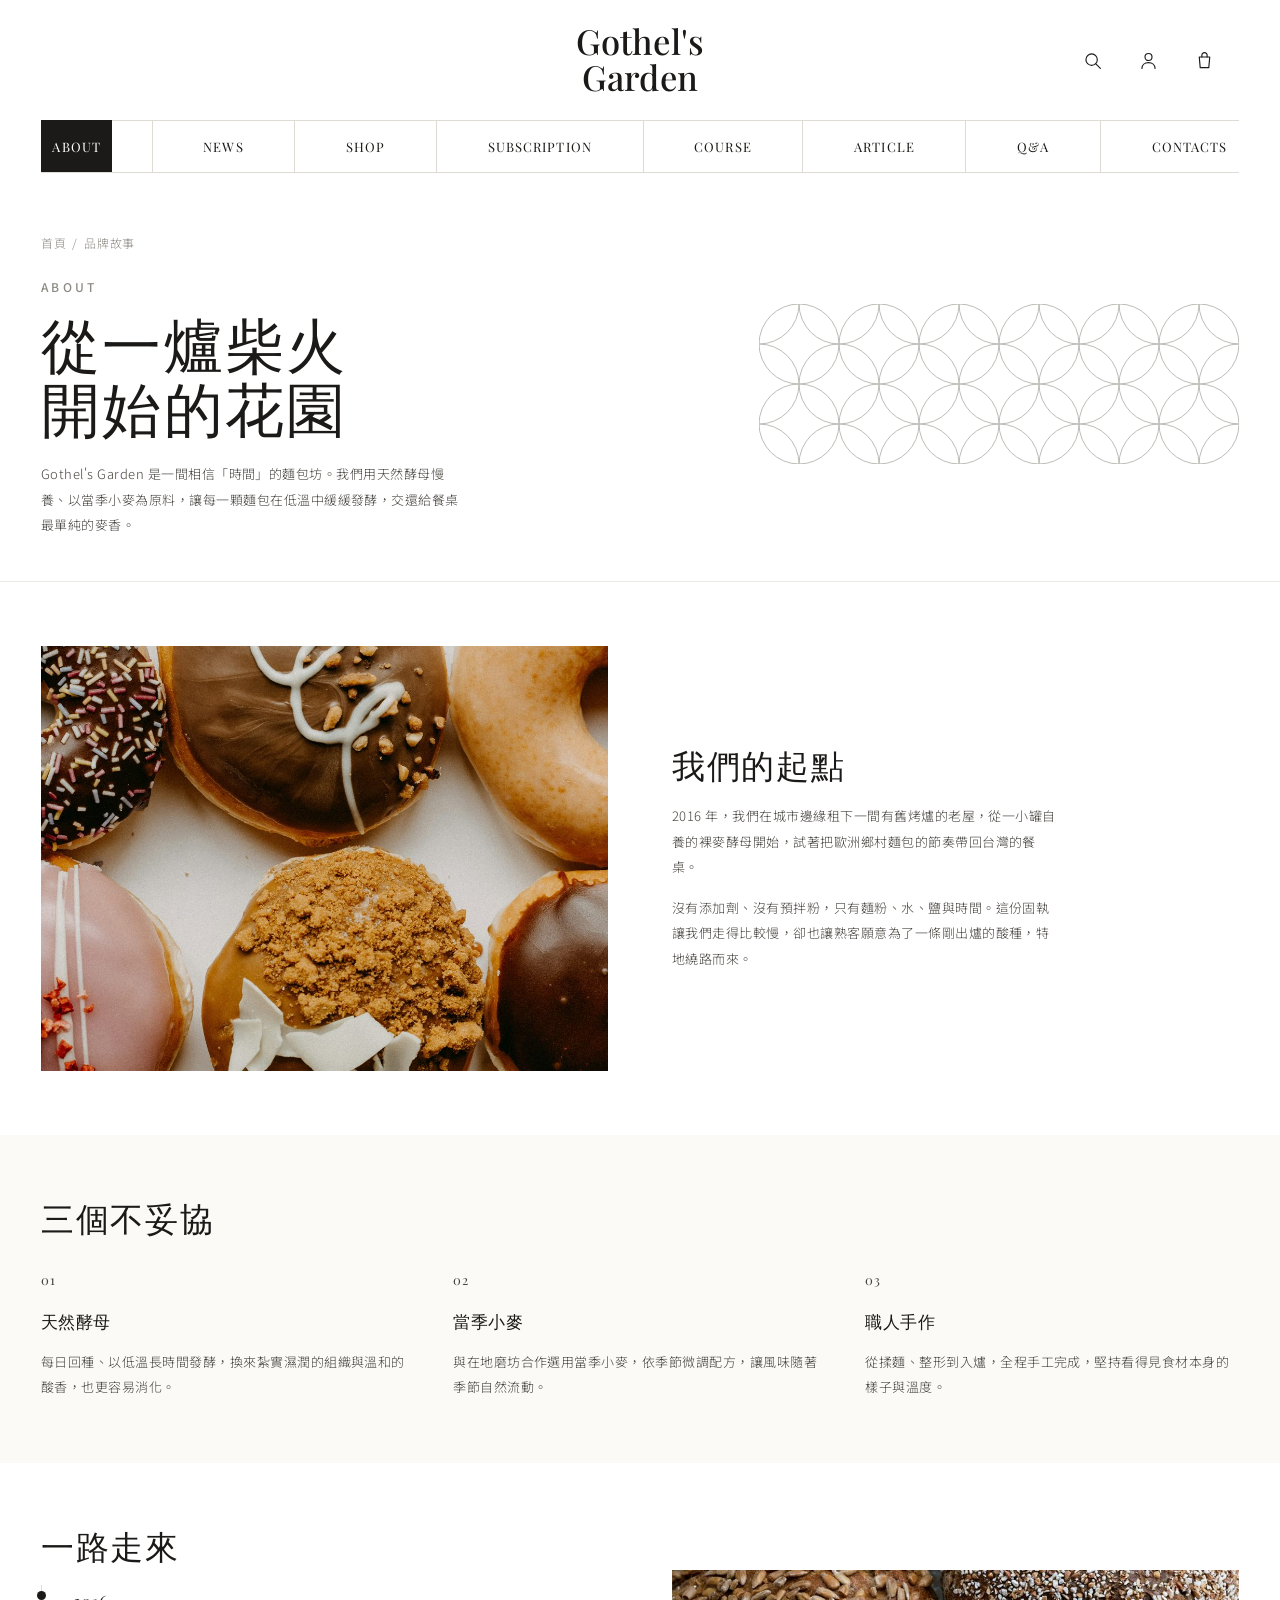
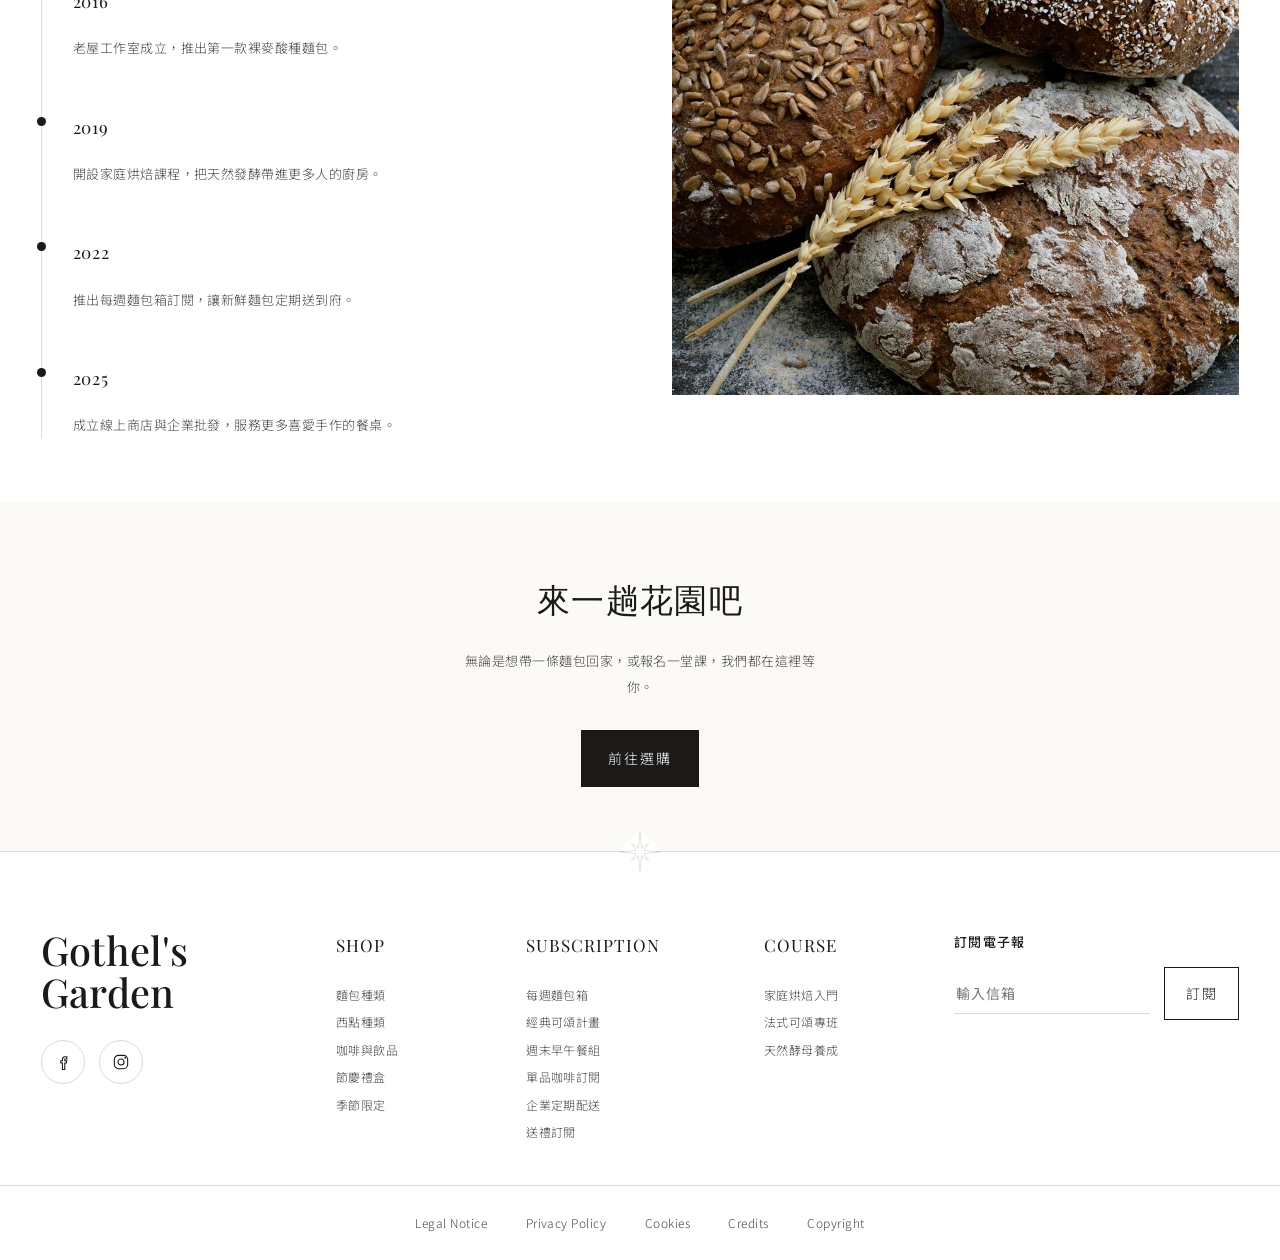
==== commit b1d01937: "feat: 8 內容頁加入星花格紋描線開頁動畫 - 以交錯圓（對角棋盤格）重建 deco-lattice 的四尖星＋四花瓣中心線 SVG，   每個圓一條獨立 <path>（vector-effect" ====
--- a/about.html
+++ b/about.html
@@ -57,11 +57,52 @@
 <main id="main">
 
   <section class="page-head">
-    <div class="shell">
+    <div class="shell page-head__inner">
+      <div class="page-head__text">
       <p class="page-head__crumb"><a href="index.html">首頁</a><span>/</span>品牌故事</p>
       <p class="page-head__kicker">About</p>
       <h1 class="page-head__title">從一爐柴火<br>開始的花園</h1>
-      <p class="page-head__lead">Gothel's Garden 是一間相信「時間」的麵包坊。我們用天然酵母慢養、以當季小麥為原料，讓每一顆麵包在低溫中緩緩發酵，交還給餐桌最單純的麥香。</p>
+      <p class="page-head__lead">Gothel's Garden 是一間相信「時間」的麵包坊。我們用天然酵母慢養、以當季小麥為原料，讓每一顆麵包在低溫中緩緩發酵，交還給餐桌最單純的麥香。</p></div>
+      <div class="deco-lattice" data-deco aria-hidden="true">
+      <svg class="deco-lattice__svg" viewBox="0 0 312 104" fill="none" preserveAspectRatio="xMidYMid meet" aria-hidden="true" focusable="false">
+        <g class="deco-lattice__grid">
+        <path class="deco-star" pathLength="1" vector-effect="non-scaling-stroke" style="--d:250ms" d="M -26 0 a 26 26 0 1 0 52 0 a 26 26 0 1 0 -52 0 Z"/>
+        <path class="deco-star" pathLength="1" vector-effect="non-scaling-stroke" style="--d:420ms" d="M 26 0 a 26 26 0 1 0 52 0 a 26 26 0 1 0 -52 0 Z"/>
+        <path class="deco-star" pathLength="1" vector-effect="non-scaling-stroke" style="--d:590ms" d="M 78 0 a 26 26 0 1 0 52 0 a 26 26 0 1 0 -52 0 Z"/>
+        <path class="deco-star" pathLength="1" vector-effect="non-scaling-stroke" style="--d:760ms" d="M 130 0 a 26 26 0 1 0 52 0 a 26 26 0 1 0 -52 0 Z"/>
+        <path class="deco-star" pathLength="1" vector-effect="non-scaling-stroke" style="--d:930ms" d="M 182 0 a 26 26 0 1 0 52 0 a 26 26 0 1 0 -52 0 Z"/>
+        <path class="deco-star" pathLength="1" vector-effect="non-scaling-stroke" style="--d:1100ms" d="M 234 0 a 26 26 0 1 0 52 0 a 26 26 0 1 0 -52 0 Z"/>
+        <path class="deco-star" pathLength="1" vector-effect="non-scaling-stroke" style="--d:1270ms" d="M 286 0 a 26 26 0 1 0 52 0 a 26 26 0 1 0 -52 0 Z"/>
+        <path class="deco-star" pathLength="1" vector-effect="non-scaling-stroke" style="--d:435ms" d="M 0 26 a 26 26 0 1 0 52 0 a 26 26 0 1 0 -52 0 Z"/>
+        <path class="deco-star" pathLength="1" vector-effect="non-scaling-stroke" style="--d:605ms" d="M 52 26 a 26 26 0 1 0 52 0 a 26 26 0 1 0 -52 0 Z"/>
+        <path class="deco-star" pathLength="1" vector-effect="non-scaling-stroke" style="--d:775ms" d="M 104 26 a 26 26 0 1 0 52 0 a 26 26 0 1 0 -52 0 Z"/>
+        <path class="deco-star" pathLength="1" vector-effect="non-scaling-stroke" style="--d:945ms" d="M 156 26 a 26 26 0 1 0 52 0 a 26 26 0 1 0 -52 0 Z"/>
+        <path class="deco-star" pathLength="1" vector-effect="non-scaling-stroke" style="--d:1115ms" d="M 208 26 a 26 26 0 1 0 52 0 a 26 26 0 1 0 -52 0 Z"/>
+        <path class="deco-star" pathLength="1" vector-effect="non-scaling-stroke" style="--d:1285ms" d="M 260 26 a 26 26 0 1 0 52 0 a 26 26 0 1 0 -52 0 Z"/>
+        <path class="deco-star" pathLength="1" vector-effect="non-scaling-stroke" style="--d:450ms" d="M -26 52 a 26 26 0 1 0 52 0 a 26 26 0 1 0 -52 0 Z"/>
+        <path class="deco-star" pathLength="1" vector-effect="non-scaling-stroke" style="--d:620ms" d="M 26 52 a 26 26 0 1 0 52 0 a 26 26 0 1 0 -52 0 Z"/>
+        <path class="deco-star" pathLength="1" vector-effect="non-scaling-stroke" style="--d:790ms" d="M 78 52 a 26 26 0 1 0 52 0 a 26 26 0 1 0 -52 0 Z"/>
+        <path class="deco-star" pathLength="1" vector-effect="non-scaling-stroke" style="--d:960ms" d="M 130 52 a 26 26 0 1 0 52 0 a 26 26 0 1 0 -52 0 Z"/>
+        <path class="deco-star" pathLength="1" vector-effect="non-scaling-stroke" style="--d:1130ms" d="M 182 52 a 26 26 0 1 0 52 0 a 26 26 0 1 0 -52 0 Z"/>
+        <path class="deco-star" pathLength="1" vector-effect="non-scaling-stroke" style="--d:1300ms" d="M 234 52 a 26 26 0 1 0 52 0 a 26 26 0 1 0 -52 0 Z"/>
+        <path class="deco-star" pathLength="1" vector-effect="non-scaling-stroke" style="--d:1470ms" d="M 286 52 a 26 26 0 1 0 52 0 a 26 26 0 1 0 -52 0 Z"/>
+        <path class="deco-star" pathLength="1" vector-effect="non-scaling-stroke" style="--d:635ms" d="M 0 78 a 26 26 0 1 0 52 0 a 26 26 0 1 0 -52 0 Z"/>
+        <path class="deco-star" pathLength="1" vector-effect="non-scaling-stroke" style="--d:805ms" d="M 52 78 a 26 26 0 1 0 52 0 a 26 26 0 1 0 -52 0 Z"/>
+        <path class="deco-star" pathLength="1" vector-effect="non-scaling-stroke" style="--d:975ms" d="M 104 78 a 26 26 0 1 0 52 0 a 26 26 0 1 0 -52 0 Z"/>
+        <path class="deco-star" pathLength="1" vector-effect="non-scaling-stroke" style="--d:1145ms" d="M 156 78 a 26 26 0 1 0 52 0 a 26 26 0 1 0 -52 0 Z"/>
+        <path class="deco-star" pathLength="1" vector-effect="non-scaling-stroke" style="--d:1315ms" d="M 208 78 a 26 26 0 1 0 52 0 a 26 26 0 1 0 -52 0 Z"/>
+        <path class="deco-star" pathLength="1" vector-effect="non-scaling-stroke" style="--d:1485ms" d="M 260 78 a 26 26 0 1 0 52 0 a 26 26 0 1 0 -52 0 Z"/>
+        <path class="deco-star" pathLength="1" vector-effect="non-scaling-stroke" style="--d:650ms" d="M -26 104 a 26 26 0 1 0 52 0 a 26 26 0 1 0 -52 0 Z"/>
+        <path class="deco-star" pathLength="1" vector-effect="non-scaling-stroke" style="--d:820ms" d="M 26 104 a 26 26 0 1 0 52 0 a 26 26 0 1 0 -52 0 Z"/>
+        <path class="deco-star" pathLength="1" vector-effect="non-scaling-stroke" style="--d:990ms" d="M 78 104 a 26 26 0 1 0 52 0 a 26 26 0 1 0 -52 0 Z"/>
+        <path class="deco-star" pathLength="1" vector-effect="non-scaling-stroke" style="--d:1160ms" d="M 130 104 a 26 26 0 1 0 52 0 a 26 26 0 1 0 -52 0 Z"/>
+        <path class="deco-star" pathLength="1" vector-effect="non-scaling-stroke" style="--d:1330ms" d="M 182 104 a 26 26 0 1 0 52 0 a 26 26 0 1 0 -52 0 Z"/>
+        <path class="deco-star" pathLength="1" vector-effect="non-scaling-stroke" style="--d:1500ms" d="M 234 104 a 26 26 0 1 0 52 0 a 26 26 0 1 0 -52 0 Z"/>
+        <path class="deco-star" pathLength="1" vector-effect="non-scaling-stroke" style="--d:1670ms" d="M 286 104 a 26 26 0 1 0 52 0 a 26 26 0 1 0 -52 0 Z"/>
+        </g>
+      </svg>
+      <button class="deco-lattice__replay" type="button">重播描線</button>
+    </div>
     </div>
   </section>
 
@@ -167,5 +208,6 @@
 
 <script src="assets/js/store.js"></script>
 <script src="assets/js/site.js"></script>
+<script src="assets/js/deco.js"></script>
 </body>
 </html>
--- a/assets/css/style.css
+++ b/assets/css/style.css
@@ -229,26 +229,25 @@
 .main-nav::before{ top:0; }
 .main-nav::after{ bottom:0; }
 .main-nav > ul{
-  display:flex; align-items:center; justify-content:space-between;
+  display:flex; align-items:stretch; justify-content:space-between;
   min-height:var(--nav-h);                /* 設計稿 nav 佔 y 244–341 */
 }
 .main-nav a{
   position:relative;
-  display:block;
+  display:flex; align-items:center; justify-content:center;
+  height:100%;                            /* 撐滿整格，讓 hover 底色覆蓋整個項目框 */
   font-family:var(--ff-display);
   font-size:var(--fs-nav);
   font-weight:400;
   letter-spacing:.14em;
   white-space:nowrap;
-  padding-block:6px;
-}
-.main-nav a::after{
-  content:""; position:absolute; left:0; right:0; bottom:0;
-  height:1px; background:currentColor;
-  transform:scaleX(0); transform-origin:right;
-  transition:transform .2s var(--ease-soft);   /* 底線由左至右展開，約 200ms */
-}
-.main-nav a:hover::after{ transform:scaleX(1); transform-origin:left; }
+  padding:6px clamp(10px, .9vw, 18px);
+  color:var(--ink);
+  transition:background-color .25s var(--ease-soft), color .25s var(--ease-soft);
+}
+/* Hover / focus：填滿黑底白字的按鈕效果（覆蓋整個項目框） */
+.main-nav a:hover,
+.main-nav a:focus-visible{ background:var(--ink); color:#fff; }
 
 /* 項目之間的細直線：以獨立 flex item 參與 space-between，
    自然落在兩個項目的正中間（設計稿的間距亦為等分） */
@@ -1047,8 +1046,7 @@
 .link-curve:focus-visible::before{ transform:scaleX(1.04); }
 .link-curve:focus-visible::after{ transform:translateX(4px); }
 
-/* 導覽：鍵盤 focus 底線同 hover 由左展開 */
-.main-nav a:focus-visible::after{ transform:scaleX(1); transform-origin:left; }
+/* 導覽鍵盤 focus 回饋改由前段 .main-nav a:focus-visible 的填滿樣式處理 */
 
 /* =========================================================
    動畫：首屏視差（僅桌面，遮罩分離讓外框固定、內部影像可微移）
@@ -1642,17 +1640,66 @@
    內容頁共用（about / news / shop / subscription / course
    / article / qa / contacts）
    ========================================================= */
-/* 導覽目前頁 */
-.main-nav a[aria-current="page"]{ color:var(--ink); }
-.main-nav a[aria-current="page"]::after{
-  content:""; display:block; height:1px; margin-top:4px;
-  background:var(--ink);
-}
+/* 導覽目前頁：維持填滿樣式，與 hover 一致 */
+.main-nav a[aria-current="page"]{ background:var(--ink); color:#fff; }
 
 /* ---- 頁首橫幅 ---- */
 .page-head{
   padding-block:clamp(30px, 4.5vw, 78px) clamp(26px, 3.4vw, 56px);
   border-bottom:1px solid var(--line-soft);
+}
+/* 左文右圖兩欄；右欄為星花格紋描線裝飾 */
+.page-head__inner{
+  display:grid;
+  grid-template-columns:minmax(0, 1fr) minmax(0, 42%);
+  gap:clamp(24px, 4vw, 72px);
+  align-items:center;
+}
+.page-head__text{ min-width:0; }
+
+/* =========================================================
+   星花格紋描線裝飾（deco-lattice）
+   線色、線寬、描線時間集中於此；起始延遲與逐星間隔由產生器
+   寫入各 <path> 的行內 --d（250 + 欄×170 + 列×100 毫秒）。
+   ========================================================= */
+.deco-lattice{
+  --deco-color: #a5a39c;                        /* 低對比暖灰 */
+  --deco-width: 1;                              /* 線寬 0.8–1px */
+  --deco-draw:  1050ms;                         /* 每組描線時間 */
+  --deco-ease:  cubic-bezier(.25, .8, .35, 1);  /* 由稍快漸放緩 */
+  position:relative;
+  justify-self:end;
+  width:100%; max-width:480px;
+  opacity:1; transition:opacity .7s ease;
+}
+.deco-lattice.is-done{ opacity:.72; }           /* 完成後略微淡化 */
+.deco-lattice__svg{
+  display:block; width:100%; height:auto;
+  overflow:hidden; pointer-events:none;         /* 裁切至 viewBox；不攔截滑鼠 */
+}
+.deco-star{
+  fill:none;
+  stroke:var(--deco-color);
+  stroke-width:var(--deco-width);
+  stroke-linecap:round; stroke-linejoin:round;
+  /* 預設為完整實線圓：無 JS／初始化失敗／reduced-motion 皆顯示完整紋樣。
+     描線由 deco.js 以 getTotalLength() 設定 dash 後過場，避免 pathLength
+     與 non-scaling-stroke 在部分瀏覽器的 dash 計算落差。 */
+}
+
+/* 開發模式重播鈕（正式環境隱藏，由 deco.js 加 is-dev 顯示） */
+.deco-lattice__replay{
+  display:none; position:absolute; right:0; bottom:-34px;
+  padding:6px 12px; background:#fff;
+  border:1px solid var(--line);
+  font-size:12px; letter-spacing:.1em; color:var(--muted);
+  cursor:pointer; transition:color .25s, border-color .25s;
+}
+.deco-lattice__replay:hover{ color:var(--ink); border-color:var(--ink); }
+.deco-lattice.is-dev .deco-lattice__replay{ display:inline-flex; }
+
+@media (prefers-reduced-motion: reduce){
+  .deco-lattice{ transition:none; }
 }
 .page-head__crumb{
   font-size:var(--fs-sm); letter-spacing:.06em; color:var(--muted);
@@ -1873,6 +1920,13 @@
   .feature-post,
   .contact-grid{ grid-template-columns:1fr; }
   .split--flip .split__media{ order:0; }
+  /* 頁首裝飾改置於文字下方，等比縮小並保留留白 */
+  .page-head__inner{ grid-template-columns:1fr; }
+  .deco-lattice{
+    justify-self:start;
+    width:100%; max-width:360px;
+    margin-top:clamp(22px, 5vw, 40px);
+  }
 }
 @media (max-width:720px){
   .tile-grid,
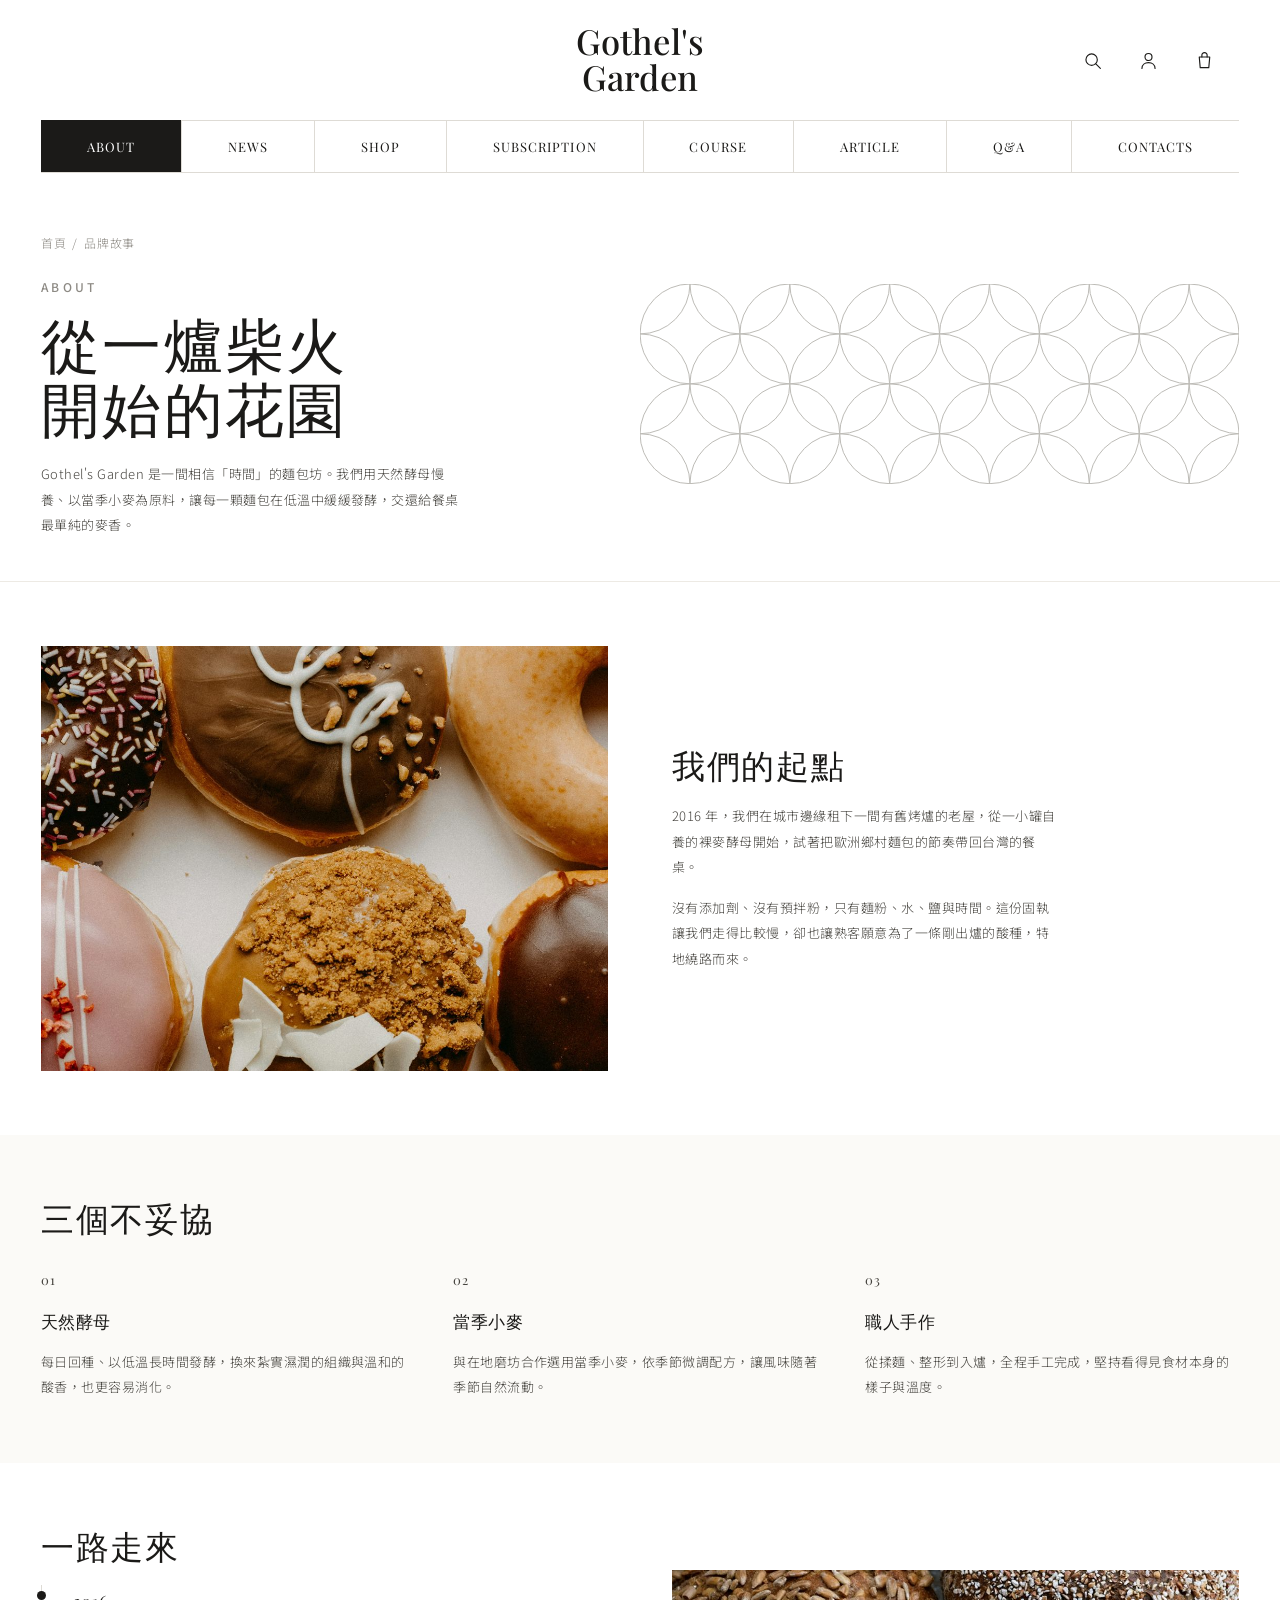
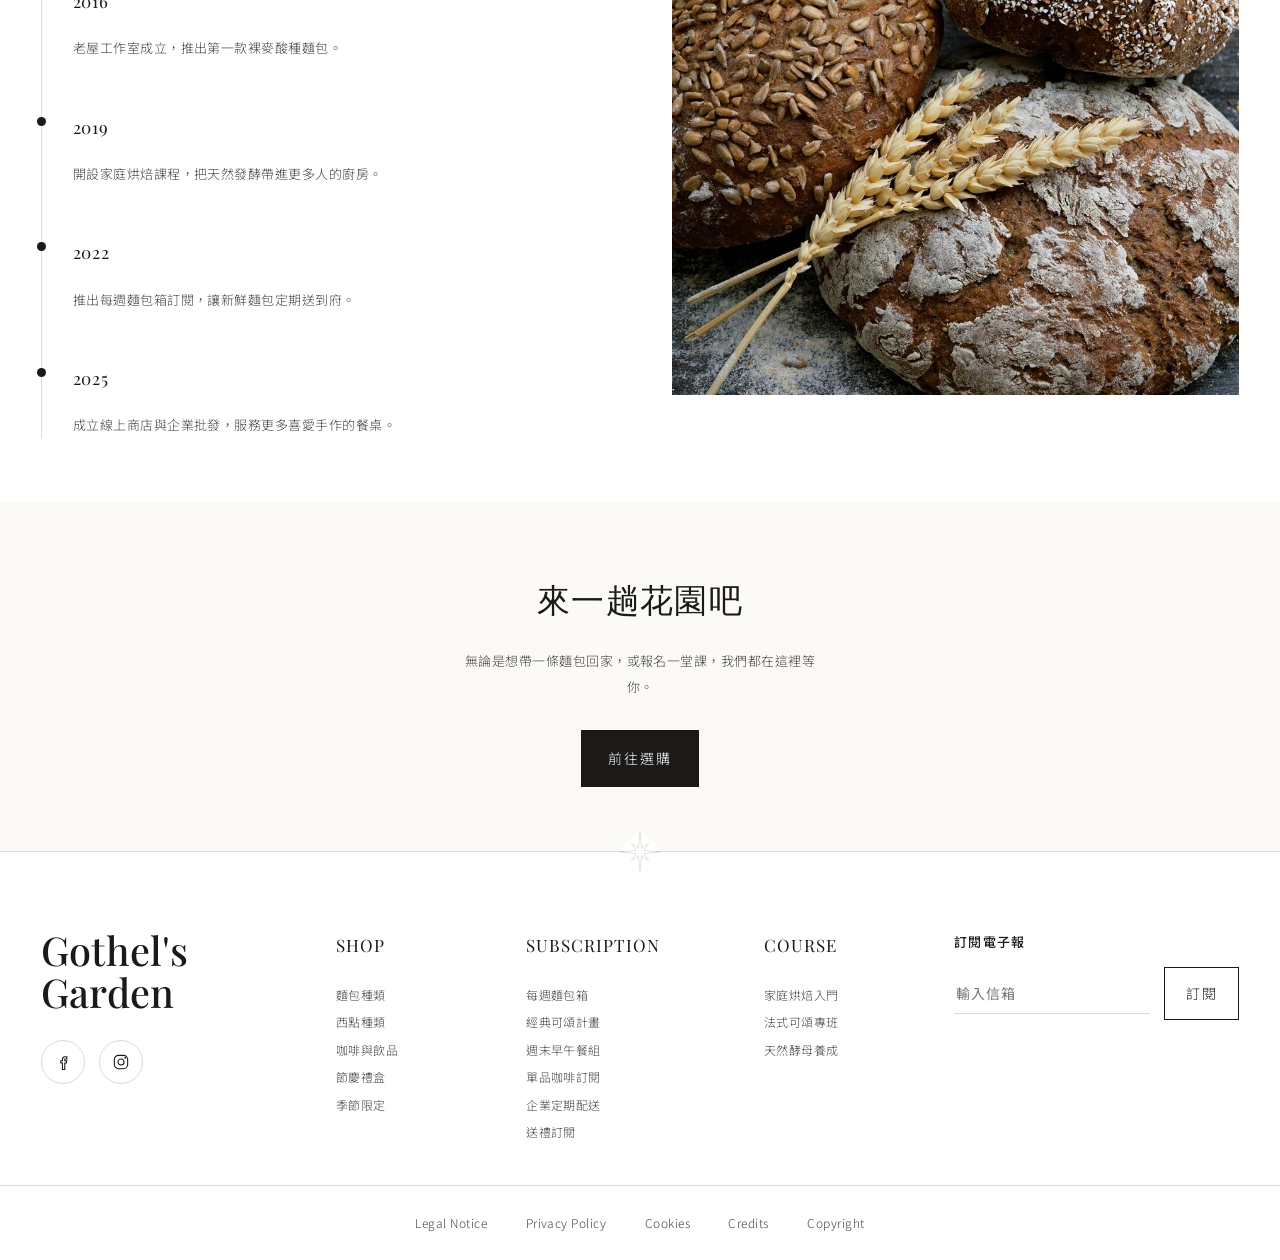
==== commit afc41a87: "tweak: 移除描線重播鈕、放大星花格紋裝飾 - 移除 deco-lattice__replay 按鈕（產生器不再輸出）與相關 CSS／JS（isDev/setupReplay/resetStati" ====
--- a/about.html
+++ b/about.html
@@ -101,7 +101,6 @@
         <path class="deco-star" pathLength="1" vector-effect="non-scaling-stroke" style="--d:1670ms" d="M 286 104 a 26 26 0 1 0 52 0 a 26 26 0 1 0 -52 0 Z"/>
         </g>
       </svg>
-      <button class="deco-lattice__replay" type="button">重播描線</button>
     </div>
     </div>
   </section>
--- a/assets/css/style.css
+++ b/assets/css/style.css
@@ -232,10 +232,12 @@
   display:flex; align-items:stretch; justify-content:space-between;
   min-height:var(--nav-h);                /* 設計稿 nav 佔 y 244–341 */
 }
+/* 連結項目成長填滿，讓相鄰空白併入格內，hover 底色即左右延伸到分隔線 */
+.main-nav > ul > li:not(.nav-sep){ flex:1 1 auto; display:flex; }
 .main-nav a{
   position:relative;
   display:flex; align-items:center; justify-content:center;
-  height:100%;                            /* 撐滿整格，讓 hover 底色覆蓋整個項目框 */
+  width:100%; height:100%;                /* 撐滿整格，讓 hover 底色覆蓋整個項目框（上下＋左右到分隔線）*/
   font-family:var(--ff-display);
   font-size:var(--fs-nav);
   font-weight:400;
@@ -1651,7 +1653,7 @@
 /* 左文右圖兩欄；右欄為星花格紋描線裝飾 */
 .page-head__inner{
   display:grid;
-  grid-template-columns:minmax(0, 1fr) minmax(0, 42%);
+  grid-template-columns:minmax(0, 1fr) minmax(0, 50%);
   gap:clamp(24px, 4vw, 72px);
   align-items:center;
 }
@@ -1669,7 +1671,7 @@
   --deco-ease:  cubic-bezier(.25, .8, .35, 1);  /* 由稍快漸放緩 */
   position:relative;
   justify-self:end;
-  width:100%; max-width:480px;
+  width:100%; max-width:640px;
   opacity:1; transition:opacity .7s ease;
 }
 .deco-lattice.is-done{ opacity:.72; }           /* 完成後略微淡化 */
@@ -1686,17 +1688,6 @@
      描線由 deco.js 以 getTotalLength() 設定 dash 後過場，避免 pathLength
      與 non-scaling-stroke 在部分瀏覽器的 dash 計算落差。 */
 }
-
-/* 開發模式重播鈕（正式環境隱藏，由 deco.js 加 is-dev 顯示） */
-.deco-lattice__replay{
-  display:none; position:absolute; right:0; bottom:-34px;
-  padding:6px 12px; background:#fff;
-  border:1px solid var(--line);
-  font-size:12px; letter-spacing:.1em; color:var(--muted);
-  cursor:pointer; transition:color .25s, border-color .25s;
-}
-.deco-lattice__replay:hover{ color:var(--ink); border-color:var(--ink); }
-.deco-lattice.is-dev .deco-lattice__replay{ display:inline-flex; }
 
 @media (prefers-reduced-motion: reduce){
   .deco-lattice{ transition:none; }
@@ -1920,11 +1911,11 @@
   .feature-post,
   .contact-grid{ grid-template-columns:1fr; }
   .split--flip .split__media{ order:0; }
-  /* 頁首裝飾改置於文字下方，等比縮小並保留留白 */
+  /* 頁首裝飾改置於文字下方，保留留白 */
   .page-head__inner{ grid-template-columns:1fr; }
   .deco-lattice{
     justify-self:start;
-    width:100%; max-width:360px;
+    width:100%; max-width:460px;
     margin-top:clamp(22px, 5vw, 40px);
   }
 }
